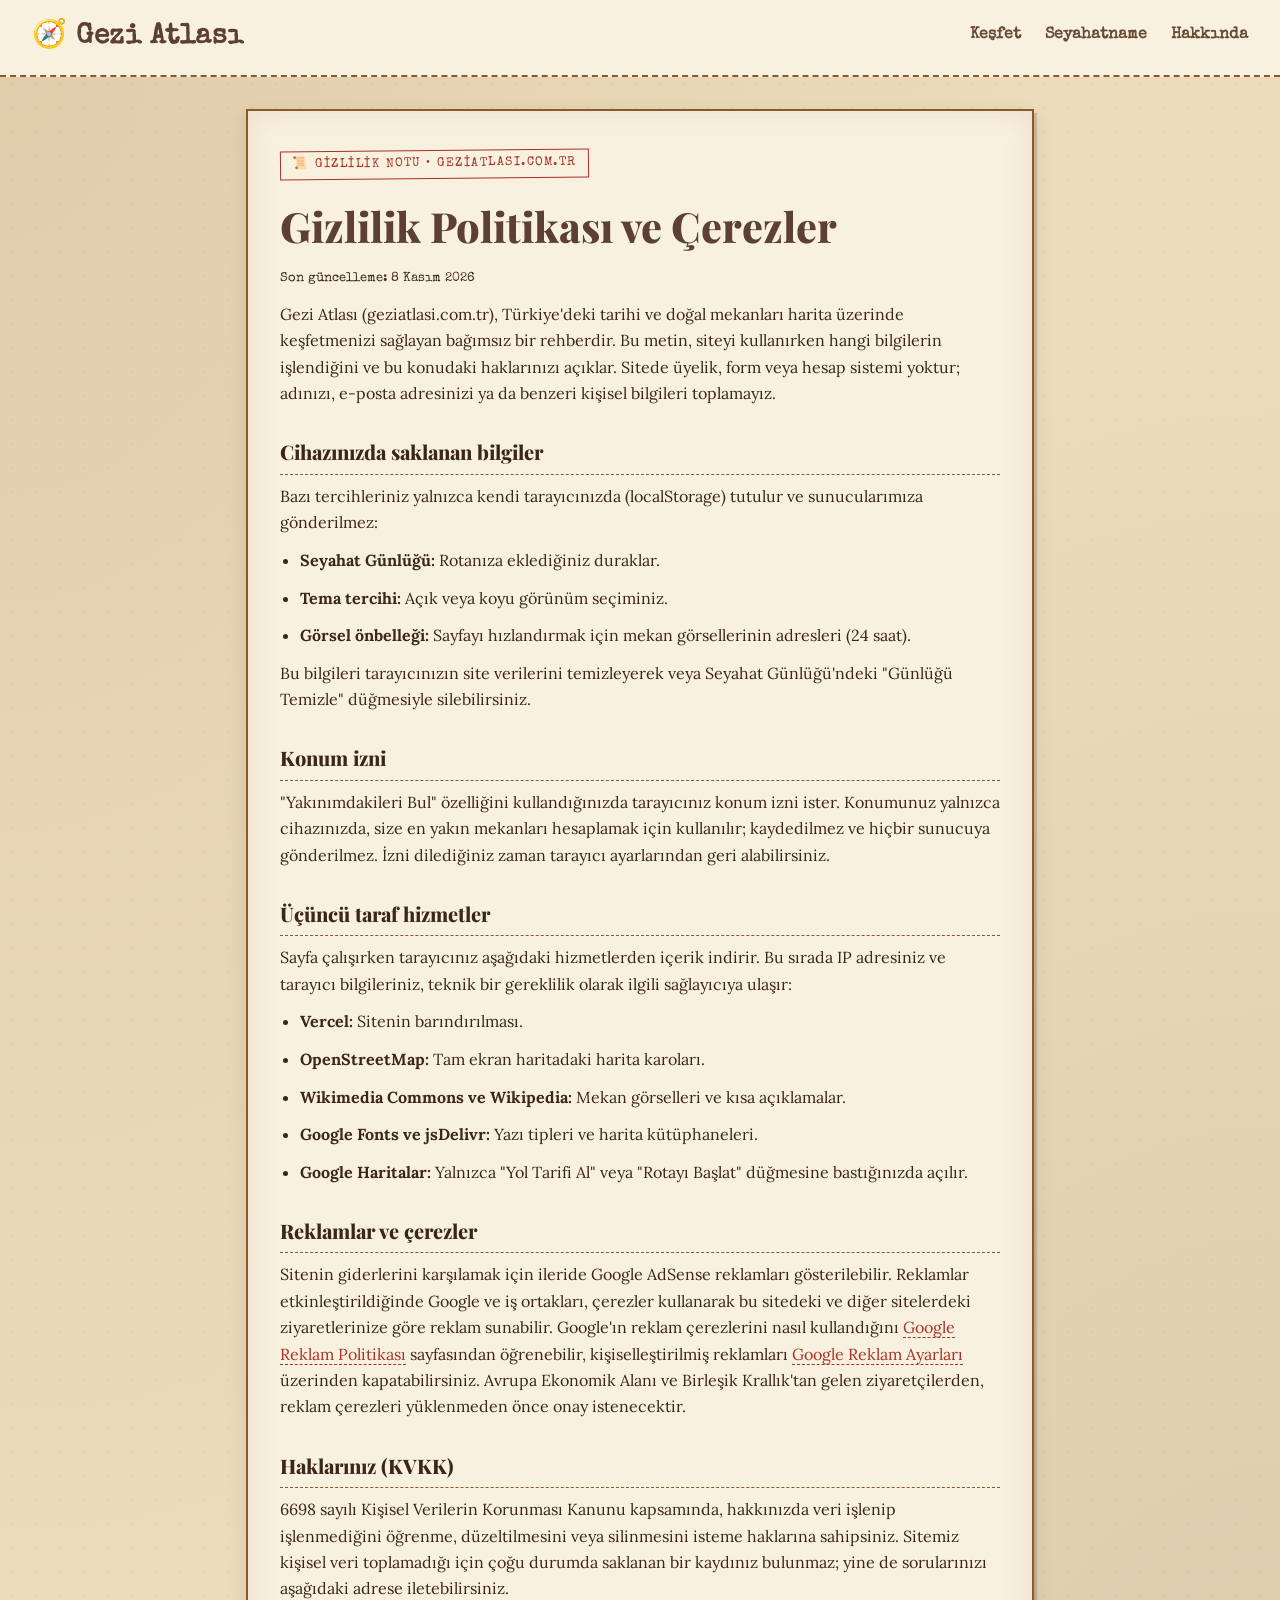
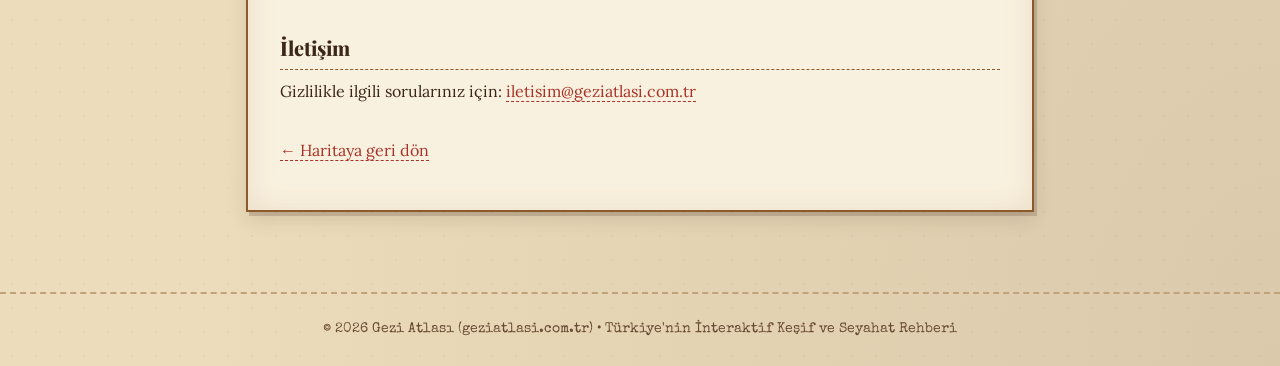
==== gizlilik.html @ 2b0c6cf9 "fix: canlıda eksik mekan verisi, mobil harita boyutu ve genel hatalar Veri hızı - .gitignore'daki "p" ====
<!DOCTYPE html>
<html lang="tr">
<head>
  <meta charset="UTF-8">
  <meta name="viewport" content="width=device-width, initial-scale=1.0">
  <title>Gizlilik Politikası ve Çerezler | Gezi Atlası</title>
  <meta name="description" content="Gezi Atlası (geziatlasi.com.tr) gizlilik politikası: hangi verilerin işlendiği, çerezler, konum izni, üçüncü taraf hizmetler ve reklamlar.">
  <meta name="robots" content="index, follow">
  <link rel="canonical" href="https://geziatlasi.com.tr/gizlilik.html">
  <link rel="preconnect" href="https://fonts.googleapis.com">
  <link rel="preconnect" href="https://fonts.gstatic.com" crossorigin>
  <link href="https://fonts.googleapis.com/css2?family=Lora:ital,wght@0,400;0,600;1,400&family=Playfair+Display:wght@700;800&family=Special+Elite&display=swap" rel="stylesheet">
  <link rel="stylesheet" href="./style.css?v=15.0">
  <style>
    .policy-wrap { max-width: 820px; margin: 0 auto 3rem; padding: 0 1rem; }
    .policy-letter {
      background: var(--bg-secondary);
      border: 2px double var(--brown-warm);
      box-shadow: var(--shadow-sm), inset 0 0 30px rgba(139, 90, 43, 0.12);
      padding: 2.25rem 2rem;
      position: relative;
    }
    .policy-stamp {
      display: inline-block;
      font-family: 'Special Elite', monospace;
      font-size: 0.78rem;
      letter-spacing: 1.5px;
      color: var(--accent-color);
      border: 1.5px solid var(--accent-color);
      padding: 0.2rem 0.7rem;
      transform: rotate(-0.6deg);
      margin-bottom: 0.8rem;
    }
    .policy-letter h1 { font-size: clamp(1.8rem, 5vw, 2.6rem); color: var(--brown-deep); }
    .policy-letter h2 {
      font-size: 1.25rem;
      margin-top: 1.8rem;
      padding-bottom: 0.35rem;
      border-bottom: 1px dashed var(--brown-warm);
    }
    .policy-letter p, .policy-letter li { color: var(--text-main); margin-bottom: 0.7rem; }
    .policy-letter ul { padding-left: 1.25rem; }
    .policy-letter a { color: var(--accent-color); border-bottom: 1px dashed currentColor; }
    .policy-meta { font-family: 'Special Elite', monospace; font-size: 0.82rem; color: var(--text-muted); }
    @media (max-width: 600px) { .policy-letter { padding: 1.4rem 1.1rem; } }
  </style>
</head>
<body class="theme-light">
  <header class="app-header">
    <div class="header-container">
      <a href="/" class="brand-logo">🧭 Gezi Atlası</a>
      <nav class="nav-links">
        <a href="/#explore" class="nav-link">Keşfet</a>
        <a href="/#blog" class="nav-link">Seyahatname</a>
        <a href="/#about" class="nav-link">Hakkında</a>
      </nav>
    </div>
  </header>

  <main class="policy-wrap">
    <article class="policy-letter">
      <span class="policy-stamp">📜 GİZLİLİK NOTU • GEZİATLASI.COM.TR</span>
      <h1>Gizlilik Politikası ve Çerezler</h1>
      <p class="policy-meta">Son güncelleme: 8 Kasım 2026</p>

      <p>Gezi Atlası (geziatlasi.com.tr), Türkiye'deki tarihi ve doğal mekanları harita üzerinde keşfetmenizi sağlayan bağımsız bir rehberdir. Bu metin, siteyi kullanırken hangi bilgilerin işlendiğini ve bu konudaki haklarınızı açıklar. Sitede üyelik, form veya hesap sistemi yoktur; adınızı, e-posta adresinizi ya da benzeri kişisel bilgileri toplamayız.</p>

      <h2>Cihazınızda saklanan bilgiler</h2>
      <p>Bazı tercihleriniz yalnızca kendi tarayıcınızda (localStorage) tutulur ve sunucularımıza gönderilmez:</p>
      <ul>
        <li><strong>Seyahat Günlüğü:</strong> Rotanıza eklediğiniz duraklar.</li>
        <li><strong>Tema tercihi:</strong> Açık veya koyu görünüm seçiminiz.</li>
        <li><strong>Görsel önbelleği:</strong> Sayfayı hızlandırmak için mekan görsellerinin adresleri (24 saat).</li>
      </ul>
      <p>Bu bilgileri tarayıcınızın site verilerini temizleyerek veya Seyahat Günlüğü'ndeki "Günlüğü Temizle" düğmesiyle silebilirsiniz.</p>

      <h2>Konum izni</h2>
      <p>"Yakınımdakileri Bul" özelliğini kullandığınızda tarayıcınız konum izni ister. Konumunuz yalnızca cihazınızda, size en yakın mekanları hesaplamak için kullanılır; kaydedilmez ve hiçbir sunucuya gönderilmez. İzni dilediğiniz zaman tarayıcı ayarlarından geri alabilirsiniz.</p>

      <h2>Üçüncü taraf hizmetler</h2>
      <p>Sayfa çalışırken tarayıcınız aşağıdaki hizmetlerden içerik indirir. Bu sırada IP adresiniz ve tarayıcı bilgileriniz, teknik bir gereklilik olarak ilgili sağlayıcıya ulaşır:</p>
      <ul>
        <li><strong>Vercel:</strong> Sitenin barındırılması.</li>
        <li><strong>OpenStreetMap:</strong> Tam ekran haritadaki harita karoları.</li>
        <li><strong>Wikimedia Commons ve Wikipedia:</strong> Mekan görselleri ve kısa açıklamalar.</li>
        <li><strong>Google Fonts ve jsDelivr:</strong> Yazı tipleri ve harita kütüphaneleri.</li>
        <li><strong>Google Haritalar:</strong> Yalnızca "Yol Tarifi Al" veya "Rotayı Başlat" düğmesine bastığınızda açılır.</li>
      </ul>

      <h2>Reklamlar ve çerezler</h2>
      <p>Sitenin giderlerini karşılamak için ileride Google AdSense reklamları gösterilebilir. Reklamlar etkinleştirildiğinde Google ve iş ortakları, çerezler kullanarak bu sitedeki ve diğer sitelerdeki ziyaretlerinize göre reklam sunabilir. Google'ın reklam çerezlerini nasıl kullandığını <a href="https://policies.google.com/technologies/ads?hl=tr" target="_blank" rel="noopener">Google Reklam Politikası</a> sayfasından öğrenebilir, kişiselleştirilmiş reklamları <a href="https://adssettings.google.com" target="_blank" rel="noopener">Google Reklam Ayarları</a> üzerinden kapatabilirsiniz. Avrupa Ekonomik Alanı ve Birleşik Krallık'tan gelen ziyaretçilerden, reklam çerezleri yüklenmeden önce onay istenecektir.</p>

      <h2>Haklarınız (KVKK)</h2>
      <p>6698 sayılı Kişisel Verilerin Korunması Kanunu kapsamında, hakkınızda veri işlenip işlenmediğini öğrenme, düzeltilmesini veya silinmesini isteme haklarına sahipsiniz. Sitemiz kişisel veri toplamadığı için çoğu durumda saklanan bir kaydınız bulunmaz; yine de sorularınızı aşağıdaki adrese iletebilirsiniz.</p>

      <h2>İletişim</h2>
      <p>Gizlilikle ilgili sorularınız için: <a href="mailto:iletisim@geziatlasi.com.tr">iletisim@geziatlasi.com.tr</a></p>

      <p style="margin-top:2rem;"><a href="/">← Haritaya geri dön</a></p>
    </article>
  </main>

  <footer class="app-footer">
    <p>&copy; 2026 Gezi Atlası (geziatlasi.com.tr) • Türkiye'nin İnteraktif Keşif ve Seyahat Rehberi</p>
  </footer>
</body>
</html>
---- style.css ----
/* =========================================
   NEREYE GİDİLİR? - VINTAGE KAŞİF & KATLANMIŞ KÂĞIT HARİTA TEMASI
   Parşömen Dokusu, Polaroid Kartlar, Kat İzi Efektli Harita, Seyahat Günlüğü
========================================= */

:root {
  /* Light Theme: Vintage Parşömen / Eski Kâğıt Paleti */
  --bg-primary: #ecdcbb;
  --bg-secondary: #f9f1df;
  --bg-paper-dark: #dfd0b0;
  --text-main: #3b2618;
  --text-muted: #694b35;
  --brown-deep: #5C4033;
  --brown-warm: #8B5A2B;
  --forest-green: #295238;
  --forest-green-hover: #1d3c28;
  --accent-color: #a83228;      /* Kiremit Kırmızısı / Mum Mühür */
  --accent-hover: #87231b;
  --glass-bg: #f6ebd4;
  --glass-border: #bfa37c;
  --map-land: #dec89f;
  --map-land-places: #cfb17e;
  --map-stroke: #734822;
  --shadow-sm: 3px 4px 0px rgba(92, 64, 51, 0.22), 0 8px 18px rgba(59, 40, 30, 0.12);
  --shadow-lg: 6px 8px 0px rgba(92, 64, 51, 0.30), 0 16px 32px rgba(59, 40, 30, 0.20);
  --border-radius: 4px;
  --transition-speed: 0.25s;
}

.theme-dark {
  /* Dark Theme: Antik Deri Ciltli Atlas & Fener Işığı */
  --bg-primary: #261b13;
  --bg-secondary: #34251a;
  --bg-paper-dark: #433022;
  --text-main: #f4e6cc;
  --text-muted: #cbb292;
  --brown-deep: #e0c097;
  --brown-warm: #b88652;
  --forest-green: #386f4c;
  --forest-green-hover: #498960;
  --accent-color: #c9463b;
  --accent-hover: #df5b4f;
  --glass-bg: #302218;
  --glass-border: #6b4e35;
  --map-land: #473425;
  --map-land-places: #5c4330;
  --map-stroke: #9c744f;
  --shadow-sm: 3px 4px 0px rgba(0, 0, 0, 0.5), 0 6px 14px rgba(0, 0, 0, 0.4);
  --shadow-lg: 6px 8px 0px rgba(0, 0, 0, 0.65), 0 14px 28px rgba(0, 0, 0, 0.55);
}

/* ================= RESET ================= */
* {
  margin: 0;
  padding: 0;
  box-sizing: border-box;
}

html {
  scroll-behavior: smooth;
}

body {
  font-family: 'Lora', Georgia, serif;
  background-color: var(--bg-primary);
  background-image:
    radial-gradient(rgba(139, 90, 43, 0.07) 1px, transparent 0),
    radial-gradient(ellipse at top left, rgba(139, 90, 43, 0.12), transparent 60%),
    radial-gradient(ellipse at bottom right, rgba(92, 64, 51, 0.12), transparent 60%);
  background-size: 24px 24px, 100% 100%, 100% 100%;
  color: var(--text-main);
  line-height: 1.65;
  min-height: 100vh;
  display: flex;
  flex-direction: column;
  transition: background-color var(--transition-speed), color var(--transition-speed);
  overflow-x: hidden;
}

/* ================= TYPOGRAPHY ================= */
h1, h2, h3, h4 {
  font-family: 'Playfair Display', Georgia, serif;
  font-weight: 800;
  margin-bottom: 0.5rem;
  color: var(--text-main);
}

a {
  text-decoration: none;
  color: inherit;
}

/* ================= VINTAGE PAPER PANELS (formerly glass-panel) ================= */
.hidden {
  display: none !important;
}

.glass-panel {
  background: var(--glass-bg);
  background-image:
    linear-gradient(135deg, rgba(139, 90, 43, 0.04) 0%, transparent 50%, rgba(92, 64, 51, 0.05) 100%);
  border: 1.5px solid var(--glass-border);
  border-radius: var(--border-radius);
  box-shadow: var(--shadow-sm);
  position: relative;
  transition: transform var(--transition-speed), box-shadow var(--transition-speed);
}

.glass-panel:hover {
  box-shadow: var(--shadow-lg);
}

/* ================= HEADER ================= */
.app-header {
  position: sticky;
  top: 0;
  z-index: 1000;
  padding: 0.9rem 2rem;
  border-top: none;
  border-left: none;
  border-right: none;
  border-bottom: 2px dashed var(--brown-warm);
  border-radius: 0;
  margin-bottom: 2rem;
  background: var(--bg-secondary);
}

.header-container {
  max-width: 1400px;
  margin: 0 auto;
  display: flex;
  justify-content: space-between;
  align-items: center;
  gap: 1rem;
  flex-wrap: wrap;
}

.brand-logo {
  font-family: 'Special Elite', 'Playfair Display', serif;
  font-size: 1.75rem;
  font-weight: 700;
  color: var(--brown-deep);
  letter-spacing: 0.5px;
}

.nav-links {
  display: flex;
  align-items: center;
  gap: 1.5rem;
  flex-wrap: wrap;
}

.nav-link {
  font-family: 'Special Elite', monospace;
  font-size: 0.98rem;
  font-weight: 600;
  color: var(--text-muted);
  transition: color 0.2s;
  padding-bottom: 2px;
  border-bottom: 2px solid transparent;
}

.nav-link:hover, .nav-link.active {
  color: var(--accent-color);
  border-bottom-color: var(--accent-color);
}

.btn-journal-toggle {
  display: inline-flex;
  align-items: center;
  gap: 0.5rem;
  padding: 0.45rem 0.9rem;
  background: var(--brown-deep);
  color: #fdf8ee;
  border: 1.5px solid var(--brown-warm);
  border-radius: 4px;
  font-family: 'Special Elite', monospace;
  font-size: 0.88rem;
  cursor: pointer;
  box-shadow: 2px 2px 0 rgba(0,0,0,0.2);
  transition: transform 0.15s ease, background 0.2s ease;
}

.btn-journal-toggle:hover {
  background: var(--accent-color);
  transform: translateY(-1px);
}

.route-count-badge {
  display: inline-flex;
  align-items: center;
  justify-content: center;
  min-width: 22px;
  height: 22px;
  padding: 0 6px;
  border-radius: 50%;
  background: var(--accent-color);
  color: #fff;
  font-family: 'Lora', serif;
  font-size: 0.78rem;
  font-weight: 700;
}

.theme-btn {
  background: var(--bg-paper-dark);
  border: 1px solid var(--glass-border);
  cursor: pointer;
  color: var(--text-main);
  display: flex;
  align-items: center;
  justify-content: center;
  padding: 0.5rem;
  border-radius: 50%;
  transition: background 0.2s;
}

.theme-btn:hover {
  background: var(--brown-warm);
  color: #fff;
}

/* ================= SPA VIEWS ================= */
.app-main {
  flex: 1;
  width: 100%;
  position: relative;
}

.view-section {
  display: none;
  opacity: 0;
  animation: fadeIn 0.4s ease forwards;
  max-width: 1400px;
  margin: 0 auto;
  padding: 0 2rem;
}

.view-section.active {
  display: block;
}

@keyframes fadeIn {
  from { opacity: 0; transform: translateY(10px); }
  to { opacity: 1; transform: translateY(0); }
}

/* ================= VIEW 1: EXPLORE ================= */
.explore-hero {
  text-align: center;
  margin-bottom: 2.5rem;
  padding: 1.5rem 1rem;
  border-top: 2px double var(--brown-warm);
  border-bottom: 2px double var(--brown-warm);
  background: rgba(249, 241, 223, 0.55);
}

.theme-dark .explore-hero {
  background: rgba(52, 37, 26, 0.65);
}

.explorer-stamp-banner {
  display: inline-block;
  font-family: 'Special Elite', monospace;
  font-size: 0.82rem;
  letter-spacing: 2px;
  color: var(--accent-color);
  border: 1.5px solid var(--accent-color);
  padding: 0.28rem 0.9rem;
  margin-bottom: 0.65rem;
  background: rgba(168, 50, 40, 0.08);
  transform: rotate(-0.6deg);
}

.hero-title {
  font-family: 'Playfair Display', serif;
  font-size: 3.1rem;
  color: var(--brown-deep);
  text-shadow: 1px 2px 0 rgba(139, 90, 43, 0.18);
}

.hero-subtitle {
  font-family: 'Caveat', cursive;
  font-size: 1.75rem;
  color: var(--brown-warm);
  letter-spacing: 0.3px;
}

.dashboard-grid {
  display: grid;
  grid-template-columns: 2fr 1fr;
  gap: 2rem;
  margin-bottom: 3rem;
}

.interactive-map-box, .controls-box {
  padding: 1.5rem;
  display: flex;
  flex-direction: column;
  position: relative;
}

/* Katlanmış Kâğıt Yol Haritası Kutusu */
.interactive-map-box {
  background-color: var(--bg-secondary);
  border: 2.5px solid var(--brown-warm);
  box-shadow:
    inset 0 0 38px rgba(139, 90, 43, 0.25),
    6px 8px 0px rgba(92, 64, 51, 0.28);
  overflow: hidden;
}

.map-fold-creases {
  position: absolute;
  inset: 0;
  pointer-events: none;
  z-index: 5;
  background-image:
    /* 3 dikey kat izi */
    linear-gradient(90deg,
      transparent 24.6%, rgba(92, 64, 51, 0.16) 25%, rgba(255, 255, 255, 0.45) 25.3%, transparent 25.8%,
      transparent 49.6%, rgba(92, 64, 51, 0.20) 50%, rgba(255, 255, 255, 0.45) 50.3%, transparent 50.8%,
      transparent 74.6%, rgba(92, 64, 51, 0.16) 75%, rgba(255, 255, 255, 0.45) 75.3%, transparent 75.8%),
    /* 1 yatay orta kat izi */
    linear-gradient(180deg,
      transparent 49.5%, rgba(92, 64, 51, 0.18) 50%, rgba(255, 255, 255, 0.40) 50.4%, transparent 51%);
}

.map-footer-legend {
  display: flex;
  justify-content: space-between;
  align-items: center;
  flex-wrap: wrap;
  gap: 0.5rem;
  margin-top: 0.75rem;
  padding-top: 0.55rem;
  border-top: 1px dashed var(--brown-warm);
  font-family: 'Special Elite', monospace;
  font-size: 0.76rem;
  color: var(--text-muted);
}

.box-header {
  font-family: 'Special Elite', monospace;
  font-size: 1.15rem;
  font-weight: 700;
  margin-bottom: 1rem;
  color: var(--brown-deep);
  border-bottom: 1px dashed var(--glass-border);
  padding-bottom: 0.6rem;
}

.map-box-header {
  display: flex;
  align-items: center;
  justify-content: space-between;
  gap: 0.75rem;
}

.btn-map-back {
  padding: 0.4rem 0.9rem;
  font-size: 0.85rem;
  font-weight: 700;
  font-family: 'Special Elite', monospace;
  color: #fff;
  background: var(--accent-color);
  border: 1.5px solid var(--brown-deep);
  border-radius: 4px;
  cursor: pointer;
  box-shadow: 2px 2px 0 rgba(92, 64, 51, 0.3);
  transition: all 0.2s ease;
}

.btn-map-back:hover {
  background: var(--accent-hover);
  transform: translateY(-1px);
}

/* D3 Map Container */
.d3-container {
  flex: 1;
  min-height: 480px;
  height: 500px;
  position: relative;
  background: transparent;
  border: 1px dashed var(--glass-border);
  border-radius: 4px;
  overflow: hidden;
}

/* Pusula Filigranı (Harita Köşesi) */
.d3-container::after {
  content: "🧭 KUZEY";
  position: absolute;
  bottom: 10px;
  right: 14px;
  font-family: 'Special Elite', monospace;
  font-size: 0.78rem;
  letter-spacing: 1px;
  color: var(--brown-warm);
  opacity: 0.65;
  pointer-events: none;
}

/* ================= VINTAGE D3 SVG HARİTASI (DOKU, KIYI ÇİZGİLERİ, MÜREKKEP SINIRLAR, 60 FPS GPU OPTİMİZASYONU) ================= */
.vintage-d3-svg {
  border-radius: 4px;
  transform: translateZ(0);
  backface-visibility: hidden;
}

.vintage-map-root {
  will-change: transform;
  transform: translateZ(0);
}

/* Pusula Rüzgâr Gülü & Enlem-Boylam Çizgileri */
.nautical-rhumb-line {
  stroke: rgba(92, 64, 51, 0.14);
  stroke-width: 0.75px;
  stroke-dasharray: 4 4;
  pointer-events: none;
}

.nautical-grid-line {
  stroke: rgba(92, 64, 51, 0.11);
  stroke-width: 0.7px;
  pointer-events: none;
}

/* Deniz / Kıyı Çizgileri (Bathymetry / Coastal Outlines) */
.coast-ring {
  fill: none;
  pointer-events: none;
  stroke-linejoin: round;
  stroke-linecap: round;
}

.coast-ring-outer {
  stroke: rgba(110, 82, 54, 0.14);
  stroke-width: 18px;
}

.coast-ring-mid {
  stroke: rgba(92, 64, 51, 0.22);
  stroke-width: 10px;
  stroke-dasharray: 10 4;
}

.coast-ring-inner {
  stroke: rgba(62, 39, 35, 0.42);
  stroke-width: 4.5px;
}

.theme-dark .coast-ring-outer {
  stroke: rgba(212, 178, 140, 0.08);
}
.theme-dark .coast-ring-mid {
  stroke: rgba(212, 178, 140, 0.16);
}
.theme-dark .coast-ring-inner {
  stroke: rgba(212, 178, 140, 0.30);
}

/* İller ve İlçeler: El Boyaması 4 Farklı Sepia/Bej/Kahve Tonu + Mürekkep Sınırlar (Ağır SVG drop-shadow kaldırıldı) */
.country-path,
.district-path,
.province {
  fill: #e3cfa8;
  stroke: #3e2723;
  stroke-width: 1.3px;
  stroke-opacity: 0.78;
  stroke-linejoin: round;
  stroke-linecap: round;
  cursor: pointer;
  vector-effect: non-scaling-stroke;
  transition:
    fill 0.16s ease,
    stroke-width 0.16s ease;
}

/* 4 Farklı El Boyaması Sepia / Parşömen Varyasyonu */
.province.vintage-tone-0 { fill: #e6d4b0; }
.province.vintage-tone-1 { fill: #dbc398; }
.province.vintage-tone-2 { fill: #cfb384; }
.province.vintage-tone-3 { fill: #e0caa1; }

.district-path.has-places {
  stroke-width: 1.45px;
}

.theme-dark .province.vintage-tone-0 { fill: #4a3728; stroke: #23170f; }
.theme-dark .province.vintage-tone-1 { fill: #56402e; stroke: #23170f; }
.theme-dark .province.vintage-tone-2 { fill: #624935; stroke: #23170f; }
.theme-dark .province.vintage-tone-3 { fill: #4f3b2b; stroke: #23170f; }

/* Hover Etkileşimi: Repaint dostu hızlı renk ve mürekkep kontur vurgusu */
.country-path:hover,
.district-path:hover,
.province:hover {
  fill: #b8844f !important;
  stroke: #27160e;
  stroke-width: 2.1px;
  stroke-opacity: 0.98;
}

/* Seçili İl veya İlçe: Parlak Kiremit / Mühür Mumu Kırmızısı */
.country-path.selected,
.district-path.selected,
.province.selected {
  fill: #a83228 !important;
  stroke: #fdf5e6;
  stroke-width: 2.3px;
  stroke-opacity: 1;
}

/* Seçili İl Üzerindeki Mühür Mumu / "X" İşareti */
.wax-seal-stamp {
  pointer-events: none;
}

.wax-seal-circle {
  fill: #8f1d14;
  stroke: #f6e7c8;
  stroke-width: 1.8px;
}

.wax-seal-x {
  font-family: 'Special Elite', monospace;
  font-size: 11px;
  font-weight: 700;
  fill: #fdf5e6;
}

.district-label {
  font-family: 'Special Elite', monospace;
  font-size: 10.5px;
  font-weight: 700;
  fill: var(--text-main);
  text-anchor: middle;
  pointer-events: none;
  paint-order: stroke;
  stroke: rgba(251, 246, 234, 0.9);
  stroke-width: 3px;
  stroke-linecap: round;
  stroke-linejoin: round;
}

.theme-dark .district-label {
  fill: #f5ead6;
  stroke: rgba(28, 22, 18, 0.9);
}

/* Harita Üzerindeki Mekan Pinleri (Mum Mühür / Raptiye İğnesi) */
.province-place-pin {
  fill: var(--accent-color);
  stroke: #fbf6ea;
  stroke-width: 1.8px;
  cursor: pointer;
  transition: fill 0.15s ease;
}

.province-place-pin:hover {
  fill: var(--forest-green);
}

.d3-map-tooltip {
  position: absolute;
  top: 0;
  left: 0;
  pointer-events: none;
  background: var(--bg-secondary);
  color: var(--text-main);
  border: 1.5px solid var(--brown-warm);
  padding: 6px 12px;
  border-radius: 4px;
  font-family: 'Special Elite', monospace;
  font-size: 12px;
  box-shadow: 3px 3px 0 rgba(92, 64, 51, 0.25);
  z-index: 20;
  white-space: nowrap;
  will-change: transform, opacity;
  transform: translate3d(-999px, -999px, 0);
  opacity: 0;
  transition: opacity 0.12s ease;
}

.d3-map-tooltip.visible {
  opacity: 1;
}

/* Controls */
.selection-info {
  display: flex;
  justify-content: space-between;
  margin-bottom: 1.5rem;
  align-items: center;
  gap: 0.5rem;
}

.badge, .highlight-badge, .stats-badge {
  padding: 0.35rem 0.85rem;
  border-radius: 4px;
  font-family: 'Special Elite', monospace;
  font-size: 0.88rem;
  font-weight: 700;
}

.highlight-badge {
  background: rgba(168, 50, 40, 0.12);
  color: var(--accent-color);
  border: 1px solid rgba(168, 50, 40, 0.35);
}

.stats-badge {
  background: var(--bg-paper-dark);
  color: var(--brown-deep);
  border: 1px dashed var(--brown-warm);
}

.input-group {
  margin-bottom: 1.1rem;
}

.premium-select, .search-input, .filter-select {
  width: 100%;
  padding: 0.85rem 1rem;
  border: 1.5px solid var(--glass-border);
  background: var(--bg-secondary);
  color: var(--text-main);
  border-radius: 4px;
  font-size: 0.98rem;
  font-family: 'Lora', serif;
  outline: none;
  transition: all 0.25s;
  box-shadow: inset 1px 2px 4px rgba(92, 64, 51, 0.06);
}

.premium-select:focus, .search-input:focus, .filter-select:focus {
  border-color: var(--brown-warm);
  box-shadow: 0 0 0 3px rgba(139, 90, 43, 0.18);
}

.action-buttons {
  margin-top: auto;
  display: flex;
  flex-direction: column;
  gap: 0.75rem;
}

.btn-primary {
  display: flex;
  align-items: center;
  justify-content: center;
  gap: 0.5rem;
  width: 100%;
  padding: 0.9rem 1rem;
  background: var(--accent-color);
  color: #fdf8ee;
  border: 1.5px solid var(--brown-deep);
  border-radius: 4px;
  font-family: 'Special Elite', monospace;
  font-size: 1rem;
  font-weight: 700;
  cursor: pointer;
  box-shadow: 3px 3px 0 rgba(92, 64, 51, 0.28);
  transition: transform 0.15s, background 0.25s, box-shadow 0.2s;
}

.btn-primary:hover:not(.disabled) {
  background: var(--accent-hover);
  transform: translateY(-2px);
  box-shadow: 4px 5px 0 rgba(92, 64, 51, 0.35);
}

.btn-primary.disabled {
  opacity: 0.45;
  cursor: not-allowed;
  pointer-events: none;
}

/* Pusula / Geolocation & Rota Ekle Butonu (Koyu Orman Yeşili) */
.btn-compass {
  display: flex;
  align-items: center;
  justify-content: center;
  gap: 0.5rem;
  width: 100%;
  padding: 0.85rem 1rem;
  background: var(--forest-green);
  color: #fdf8ee;
  border: 1.5px solid var(--brown-deep);
  border-radius: 4px;
  font-family: 'Special Elite', monospace;
  font-size: 0.98rem;
  font-weight: 700;
  cursor: pointer;
  box-shadow: 3px 3px 0 rgba(92, 64, 51, 0.25);
  transition: transform 0.15s, background 0.25s;
}

.btn-compass:hover {
  background: var(--forest-green-hover);
  transform: translateY(-2px);
}

.btn-compass.in-route {
  background: var(--brown-warm);
}

/* Results Grid */
.results-section {
  margin-top: 3rem;
  margin-bottom: 4rem;
}

.results-header {
  display: flex;
  justify-content: space-between;
  align-items: flex-end;
  margin-bottom: 2rem;
  flex-wrap: wrap;
  gap: 1rem;
}

.filter-bar {
  display: flex;
  gap: 0.8rem;
  padding: 0.6rem;
}

.places-grid {
  display: grid;
  grid-template-columns: repeat(auto-fill, minmax(290px, 1fr));
  gap: 2.2rem;
}

.empty-state {
  grid-column: 1 / -1;
  text-align: center;
  padding: 3.5rem 2rem;
  color: var(--text-muted);
  display: flex;
  flex-direction: column;
  align-items: center;
  gap: 1rem;
  background: var(--glass-bg);
  border: 2px dashed var(--glass-border);
  border-radius: var(--border-radius);
}

/* Polaroid / Yıpranmış Defter Yaprağı Mekan Kartı */
.place-card {
  display: flex;
  flex-direction: column;
  height: 100%;
  overflow: visible;
  cursor: pointer;
  padding: 12px 12px 0 12px;
  background: var(--bg-secondary);
  border: 1.5px solid var(--glass-border);
  border-radius: 3px;
  box-shadow:
    4px 5px 0 rgba(92, 64, 51, 0.22),
    0 10px 22px rgba(59, 40, 30, 0.10);
  transition: transform 0.25s ease, box-shadow 0.25s ease;
  position: relative;
}

/* Kart Üstü Sarımtırak Kaşif Bandı (Scotch Tape Efekti) */
.place-card::before {
  content: "";
  position: absolute;
  top: -9px;
  left: 50%;
  transform: translateX(-50%) rotate(-2deg);
  width: 76px;
  height: 20px;
  background: rgba(226, 198, 138, 0.72);
  border: 1px dashed rgba(139, 90, 43, 0.45);
  box-shadow: 0 2px 4px rgba(59, 40, 30, 0.12);
  z-index: 4;
  pointer-events: none;
}

.place-card:nth-child(odd):hover {
  transform: translateY(-5px) rotate(-0.8deg);
}

.place-card:nth-child(even):hover {
  transform: translateY(-5px) rotate(0.8deg);
}

.card-image-wrapper {
  height: 205px;
  width: 100%;
  overflow: hidden;
  background-color: var(--bg-paper-dark);
  border: 1px solid var(--glass-border);
  position: relative;
}

.card-image {
  width: 100%;
  height: 100%;
  object-fit: cover;
  filter: sepia(12%) contrast(1.03);
  transition: transform 0.5s ease, filter 0.3s ease;
}

.place-card:hover .card-image {
  transform: scale(1.05);
  filter: sepia(0%) contrast(1.05);
}

.card-content {
  padding: 1.15rem 0.65rem 1.15rem 0.65rem;
  flex: 1;
  display: flex;
  flex-direction: column;
}

.card-category {
  font-family: 'Special Elite', monospace;
  font-size: 0.76rem;
  color: var(--accent-color);
  font-weight: 700;
  text-transform: uppercase;
  letter-spacing: 1px;
  margin-bottom: 0.35rem;
}

.card-title {
  font-size: 1.25rem;
  margin-bottom: 0.4rem;
  font-family: 'Playfair Display', serif;
  color: var(--text-main);
}

.card-location {
  color: var(--text-muted);
  font-size: 0.9rem;
  margin-bottom: 0.85rem;
  display: flex;
  align-items: center;
  gap: 0.35rem;
}

.card-actions-row {
  margin-top: auto;
  padding-top: 0.65rem;
  border-top: 1px dashed var(--glass-border);
  display: flex;
  justify-content: space-between;
  align-items: center;
  gap: 0.5rem;
}

.card-route-btn {
  width: 100%;
  padding: 0.45rem 0.75rem;
  font-family: 'Special Elite', monospace;
  font-size: 0.82rem;
  font-weight: 700;
  color: var(--brown-deep);
  background: var(--bg-paper-dark);
  border: 1px solid var(--brown-warm);
  border-radius: 3px;
  cursor: pointer;
  transition: all 0.2s ease;
}

.card-route-btn:hover {
  background: var(--forest-green);
  color: #fff;
  border-color: var(--forest-green);
}

.card-route-btn.added {
  background: var(--accent-color);
  color: #fff;
  border-color: var(--accent-color);
}

/* ================= VIEW 2: MAP (LEAFLET FULLSCREEN) ================= */
/* BUG #3 FIX: Harita görünümü tam ekran dolduracak şekilde düzeltildi */
#view-map {
  max-width: 100% !important;
  padding: 0 !important;
  margin: 0 !important;
}

#view-map.active {
  display: flex !important;
  flex-direction: column;
  height: calc(100vh - 90px);
  min-height: 620px;
  padding: 0;
  max-width: 100%;
  animation: none;
  opacity: 1;
}

.map-toolbar {
  display: flex;
  align-items: center;
  justify-content: space-between;
  padding: 1rem 2rem;
  margin: 0 2rem 1rem 2rem;
}

.btn-icon {
  background: var(--bg-secondary);
  border: 1px solid var(--glass-border);
  color: var(--text-main);
  padding: 0.5rem;
  border-radius: 50%;
  cursor: pointer;
  transition: all 0.2s;
  display: flex;
  align-items: center;
}

.btn-icon:hover {
  background: var(--accent-color);
  color: white;
}

.map-title {
  font-size: 1.4rem;
  font-family: 'Playfair Display', serif;
  font-weight: 800;
}

/* BUG #4 FIX: Tekrarlayan width kaldırıldı, margin sıfırlandı */
.fullscreen-map {
  flex: 1;
  min-height: 520px;
  height: 100%;
  width: calc(100% - 4rem);
  border-radius: var(--border-radius);
  border: 2px solid var(--brown-warm);
  z-index: 10;
  margin: 0 2rem 1rem 2rem;
  box-shadow: var(--shadow-lg);
}

/* ================= VIEW 3: PLACE DETAILS ================= */
.btn-back {
  background: none;
  border: none;
  font-family: inherit;
  font-size: 1.1rem;
  font-weight: 600;
  color: var(--text-muted);
  cursor: pointer;
  display: inline-flex;
  align-items: center;
  gap: 0.5rem;
  margin-bottom: 2rem;
  transition: color 0.2s;
}

.btn-back:hover {
  color: var(--accent-color);
}

.place-detail-container {
  padding: 3rem;
  margin-bottom: 4rem;
}

.place-header {
  margin-bottom: 2rem;
  border-bottom: 1px solid var(--glass-border);
  padding-bottom: 1.5rem;
}

#detailTitle {
  font-size: 3.5rem;
  line-height: 1.1;
  margin-top: 1rem;
}

.place-content {
  display: grid;
  grid-template-columns: 1fr 1fr;
  gap: 3rem;
}

.place-image-col {
  display: flex;
  flex-direction: column;
  gap: 1.5rem;
}

.image-wrapper {
  width: 100%;
  height: 400px;
  border-radius: 12px;
  overflow: hidden;
  background-color: var(--bg-secondary);
}

.image-wrapper img {
  width: 100%;
  height: 100%;
  object-fit: cover;
}

.skeleton-loading {
  background: linear-gradient(90deg, var(--bg-secondary) 25%, var(--glass-bg) 50%, var(--bg-secondary) 75%);
  background-size: 200% 100%;
  animation: skeleton 1.5s infinite;
}

@keyframes skeleton {
  from { background-position: 200% 0; }
  to { background-position: -200% 0; }
}

.action-buttons-col {
  display: flex;
  gap: 1rem;
}

.full-width {
  flex: 1;
}

.btn-secondary {
  display: flex;
  align-items: center;
  justify-content: center;
  gap: 0.5rem;
  padding: 1rem;
  background: var(--bg-secondary);
  color: var(--text-main);
  border: 1px solid var(--glass-border);
  border-radius: 12px;
  font-size: 1.1rem;
  font-weight: 600;
  cursor: pointer;
  transition: all 0.3s;
}

.btn-secondary:hover {
  background: var(--text-main);
  color: var(--bg-primary);
}

.place-info-col h3 {
  font-size: 1.5rem;
  margin-bottom: 1rem;
}

.description-text {
  font-size: 1.1rem;
  color: var(--text-muted);
  line-height: 1.8;
  margin-bottom: 2rem;
}

.tags-container {
  display: flex;
  flex-wrap: wrap;
  gap: 0.8rem;
}

.detail-tag {
  padding: 0.4rem 1rem;
  background: var(--glass-bg);
  border: 1px solid var(--glass-border);
  border-radius: 20px;
  font-size: 0.9rem;
  color: var(--text-main);
}

/* ================= LOADER ================= */
.loader-overlay {
  position: fixed;
  inset: 0;
  background: rgba(38, 27, 19, 0.82);
  z-index: 9999;
  display: flex;
  justify-content: center;
  align-items: center;
}

.loader-content {
  text-align: center;
  color: white;
}

.spinner {
  width: 50px;
  height: 50px;
  border: 4px solid rgba(255,255,255,0.3);
  border-top-color: var(--accent-color);
  border-radius: 50%;
  animation: spin 1s linear infinite;
  margin: 0 auto 1rem auto;
}

@keyframes spin {
  to { transform: rotate(360deg); }
}

/* ================= MEDIA QUERIES ================= */
@media (max-width: 1024px) {
  .dashboard-grid { grid-template-columns: 1fr; }
  .place-content { grid-template-columns: 1fr; }
  .fullscreen-map { margin: 0; border-radius: 0; }
  #view-map.active { padding: 0; margin: 0; width: 100vw; }
}

@media (max-width: 768px) {
  .nav-links { gap: 0.75rem; }
  .hero-title { font-size: 2.2rem; }
  #detailTitle { font-size: 2.5rem; }
  .action-buttons-col { flex-direction: column; }
  .about-grid { grid-template-columns: 1fr; }
  .blog-grid { grid-template-columns: 1fr; }
  .about-story { flex-direction: column; }
}

/* ================= STATIC PAGES (ABOUT & BLOG) ================= */
.static-page-container {
  max-width: 1100px;
  margin: 0 auto;
  padding-bottom: 4rem;
}

.static-page-hero {
  text-align: center;
  padding: 3rem 1rem 2.5rem;
}

.static-page-hero h1 {
  font-size: clamp(2.2rem, 5vw, 3.5rem);
  margin: 0.75rem 0;
  background: linear-gradient(135deg, var(--text-main) 0%, var(--accent-color) 100%);
  -webkit-background-clip: text;
  -webkit-text-fill-color: transparent;
  background-clip: text;
}

.static-page-hero p {
  font-size: 1.15rem;
  color: var(--text-muted);
  max-width: 650px;
  margin: 0 auto;
  line-height: 1.8;
}

.static-page-tag {
  display: inline-block;
  background: var(--accent-color);
  color: white;
  font-size: 0.75rem;
  font-weight: 700;
  letter-spacing: 1.5px;
  text-transform: uppercase;
  padding: 0.3rem 1rem;
  border-radius: 100px;
  margin-bottom: 1rem;
}

/* ---- ABOUT PAGE ---- */
.about-grid {
  display: grid;
  grid-template-columns: repeat(auto-fit, minmax(240px, 1fr));
  gap: 1.5rem;
  margin-bottom: 2rem;
}

.about-card {
  padding: 2rem;
  text-align: center;
  transition: transform 0.3s;
}

.about-card:hover {
  transform: translateY(-6px);
}

.about-icon {
  font-size: 2.5rem;
  margin-bottom: 1rem;
}

.about-card h3 {
  font-size: 1.1rem;
  margin-bottom: 0.6rem;
  color: var(--text-main);
}

.about-card p {
  font-size: 0.9rem;
  color: var(--text-muted);
  line-height: 1.7;
}

.about-story {
  display: flex;
  gap: 3rem;
  align-items: center;
  padding: 2.5rem;
  margin-bottom: 1.5rem;
}

.about-story-text {
  flex: 1;
}

.about-story-text h2 {
  font-size: 1.8rem;
  margin-bottom: 1rem;
}

.about-story-text p {
  color: var(--text-muted);
  line-height: 1.8;
  margin-bottom: 1rem;
}

.tech-badges {
  display: flex;
  flex-wrap: wrap;
  gap: 0.5rem;
  margin-top: 1.5rem;
}

.tech-badge {
  background: var(--accent-color);
  color: white;
  font-size: 0.78rem;
  font-weight: 600;
  padding: 0.3rem 0.8rem;
  border-radius: 100px;
}

.about-story-visual {
  display: flex;
  flex-direction: column;
  gap: 1rem;
  min-width: 160px;
}

.stat-box {
  background: var(--bg-secondary);
  border: 1px solid var(--glass-border);
  border-radius: 12px;
  padding: 1.2rem 1.5rem;
  text-align: center;
}

.stat-number {
  display: block;
  font-size: 2.2rem;
  font-weight: 800;
  font-family: 'Playfair Display', serif;
  color: var(--accent-color);
}

.stat-label {
  font-size: 0.85rem;
  color: var(--text-muted);
  font-weight: 600;
}

.about-contact {
  padding: 2.5rem;
  text-align: center;
  margin-top: 1rem;
}

.about-contact h2 { margin-bottom: 0.75rem; }
.about-contact p { color: var(--text-muted); }

/* ---- BLOG PAGE ---- */
.blog-grid {
  display: grid;
  grid-template-columns: repeat(auto-fill, minmax(320px, 1fr));
  gap: 1.5rem;
}

.blog-card {
  overflow: hidden;
  transition: transform 0.3s, box-shadow 0.3s;
  cursor: pointer;
}

.blog-card:hover {
  transform: translateY(-6px);
  box-shadow: var(--shadow-lg);
}

.blog-card-image {
  height: 200px;
  display: flex;
  align-items: center;
  justify-content: center;
  position: relative;
  overflow: hidden;
}

.blog-card-emoji {
  font-size: 4rem;
  filter: drop-shadow(0 4px 12px rgba(0,0,0,0.3));
}

.blog-card-content {
  padding: 1.5rem;
}

.blog-tag {
  display: inline-block;
  background: rgba(168, 50, 40, 0.12);
  color: var(--accent-color);
  font-size: 0.72rem;
  font-weight: 700;
  letter-spacing: 1px;
  text-transform: uppercase;
  padding: 0.25rem 0.7rem;
  border-radius: 100px;
  margin-bottom: 0.75rem;
}

.blog-card-content h3 {
  font-size: 1.1rem;
  margin-bottom: 0.6rem;
  color: var(--text-main);
  line-height: 1.4;
}

.blog-card-content p {
  font-size: 0.87rem;
  color: var(--text-muted);
  line-height: 1.7;
  margin-bottom: 1rem;
  display: -webkit-box;
  -webkit-line-clamp: 3;
  -webkit-box-orient: vertical;
  overflow: hidden;
}

.blog-meta {
  display: flex;
  gap: 1rem;
  font-size: 0.78rem;
  color: var(--text-muted);
  border-top: 1px solid var(--glass-border);
  padding-top: 0.75rem;
}

/* ================= KART FOTO SKELETON ================= */
.card-image-wrapper {
  position: relative;
  overflow: hidden;
  background: var(--bg-secondary);
}

.card-image {
  width: 100%;
  height: 100%;
  object-fit: cover;
  display: block;
  transition: opacity 0.4s ease, transform 0.4s ease;
  opacity: 0;
}

.card-image.loaded, .card-image[src]:not([src=""]) {
  opacity: 1;
}

/* Skeleton shimmer effect */
.card-image-wrapper::before {
  content: '';
  position: absolute;
  inset: 0;
  background: linear-gradient(
    90deg,
    var(--bg-secondary) 0%,
    rgba(128,128,128,0.15) 50%,
    var(--bg-secondary) 100%
  );
  background-size: 200% 100%;
  animation: shimmer 1.5s infinite;
  z-index: 1;
  pointer-events: none;
  transition: opacity 0.4s;
}

.card-image-wrapper.img-loaded::before {
  opacity: 0;
}

@keyframes shimmer {
  0%   { background-position: 200% 0; }
  100% { background-position: -200% 0; }
}

/* Light Theme improvements */
.theme-light .blog-card-image {
  filter: brightness(0.95);
}

.theme-light .about-card {
  background: rgba(255,255,255,0.85);
}

/* ================= THEME TOGGLE BUTTON ================= */
.theme-btn svg {
  width: 22px;
  height: 22px;
  transition: transform 0.4s ease;
}

.theme-btn:hover svg {
  transform: rotate(25deg);
}

/* ================= YAKINIMDAKİLERİ BUL (NEARBY SECTION) ================= */
.nearby-section {
  padding: 1.75rem;
  margin-bottom: 3rem;
  border: 2px solid var(--forest-green);
  background-image:
    radial-gradient(circle at top right, rgba(45, 90, 60, 0.08), transparent 60%);
}

.nearby-header {
  display: flex;
  justify-content: space-between;
  align-items: flex-start;
  gap: 1rem;
  margin-bottom: 1.5rem;
  padding-bottom: 0.8rem;
  border-bottom: 1.5px dashed var(--glass-border);
}

.nearby-eyebrow {
  display: inline-block;
  font-family: 'Special Elite', monospace;
  font-size: 0.8rem;
  color: var(--forest-green);
  letter-spacing: 1px;
  text-transform: uppercase;
  margin-bottom: 0.25rem;
}

.nearby-subtitle {
  font-family: 'Caveat', cursive;
  font-size: 1.35rem;
  color: var(--text-muted);
}

.nearby-grid {
  display: grid;
  grid-template-columns: repeat(auto-fill, minmax(260px, 1fr));
  gap: 1.5rem;
}

.distance-stamp {
  position: absolute;
  top: 10px;
  right: 10px;
  z-index: 3;
  background: var(--accent-color);
  color: #fdf8ee;
  font-family: 'Special Elite', monospace;
  font-size: 0.8rem;
  font-weight: 700;
  padding: 0.3rem 0.65rem;
  border-radius: 3px;
  border: 1.5px solid #fdf8ee;
  box-shadow: 2px 2px 0 rgba(0, 0, 0, 0.35);
  transform: rotate(3deg);
}

/* ================= SEYAHAT GÜNLÜĞÜ (ROUTE JOURNAL SIDE PANEL) ================= */
.journal-backdrop {
  position: fixed;
  inset: 0;
  background: rgba(28, 22, 18, 0.55);
  z-index: 1900;
}

.route-journal-panel {
  position: fixed;
  top: 0;
  right: 0;
  width: 390px;
  max-width: 92vw;
  height: 100vh;
  background: var(--bg-secondary);
  background-image:
    repeating-linear-gradient(
      to bottom,
      transparent 0px,
      transparent 29px,
      rgba(139, 90, 43, 0.12) 30px
    );
  border-left: 3px double var(--brown-warm);
  box-shadow: -8px 0 30px rgba(28, 22, 18, 0.35);
  z-index: 2000;
  display: flex;
  flex-direction: column;
  padding: 1.5rem;
  transform: translateX(105%);
  transition: transform 0.32s cubic-bezier(0.22, 1, 0.36, 1);
}

.route-journal-panel.open {
  transform: translateX(0);
}

.journal-header {
  display: flex;
  justify-content: space-between;
  align-items: flex-start;
  padding-bottom: 0.75rem;
  border-bottom: 2px dashed var(--brown-warm);
  margin-bottom: 0.75rem;
}

.journal-stamp {
  display: inline-block;
  font-family: 'Special Elite', monospace;
  font-size: 0.72rem;
  letter-spacing: 1.5px;
  color: var(--accent-color);
  border: 1px solid var(--accent-color);
  padding: 2px 6px;
  margin-bottom: 4px;
}

.btn-journal-close {
  background: var(--bg-paper-dark);
  border: 1px solid var(--brown-warm);
  color: var(--text-main);
  width: 32px;
  height: 32px;
  border-radius: 4px;
  font-weight: 700;
  cursor: pointer;
}

.btn-journal-close:hover {
  background: var(--accent-color);
  color: #fff;
}

.journal-desc {
  font-family: 'Caveat', cursive;
  font-size: 1.3rem;
  color: var(--text-muted);
  margin-bottom: 1rem;
}

.journal-list {
  flex: 1;
  overflow-y: auto;
  display: flex;
  flex-direction: column;
  gap: 0.75rem;
  padding-right: 4px;
}

.journal-empty {
  text-align: center;
  padding: 2.5rem 1rem;
  color: var(--text-muted);
  border: 1.5px dashed var(--glass-border);
  border-radius: 4px;
  font-style: italic;
}

.journal-item {
  display: flex;
  align-items: center;
  gap: 0.75rem;
  padding: 0.65rem 0.75rem;
  background: var(--glass-bg);
  border: 1px solid var(--glass-border);
  border-left: 4px solid var(--accent-color);
  border-radius: 4px;
  box-shadow: 2px 2px 0 rgba(92, 64, 51, 0.12);
}

.journal-step-num {
  width: 26px;
  height: 26px;
  border-radius: 50%;
  background: var(--brown-deep);
  color: #fdf8ee;
  font-family: 'Special Elite', monospace;
  font-size: 0.82rem;
  display: flex;
  align-items: center;
  justify-content: center;
  flex-shrink: 0;
}

.journal-item-info {
  flex: 1;
  min-width: 0;
  cursor: pointer;
}

.journal-item-title {
  font-family: 'Playfair Display', serif;
  font-size: 0.98rem;
  font-weight: 700;
  color: var(--text-main);
  white-space: nowrap;
  overflow: hidden;
  text-overflow: ellipsis;
}

.journal-item-sub {
  font-size: 0.8rem;
  color: var(--text-muted);
}

.btn-journal-remove {
  background: none;
  border: 1px solid transparent;
  color: var(--text-muted);
  cursor: pointer;
  font-size: 0.95rem;
  padding: 4px 7px;
  border-radius: 3px;
}

.btn-journal-remove:hover {
  background: var(--accent-color);
  color: #fff;
}

.journal-footer {
  padding-top: 1rem;
  border-top: 2px dashed var(--brown-warm);
  display: flex;
  flex-direction: column;
  gap: 0.5rem;
}

.btn-journal-clear {
  background: none;
  border: 1px dashed var(--brown-warm);
  color: var(--text-muted);
  padding: 0.5rem;
  font-family: 'Special Elite', monospace;
  font-size: 0.82rem;
  cursor: pointer;
  border-radius: 4px;
}

.btn-journal-clear:hover {
  background: var(--bg-paper-dark);
  color: var(--accent-color);
}

.app-footer {
  text-align: center;
  padding: 1.5rem;
  font-family: 'Special Elite', monospace;
  font-size: 0.9rem;
  color: var(--text-muted);
  border-top: 2px dashed var(--glass-border);
  margin-top: 2rem;
}

/* =========================================================================
   LEAFLET VINTAGE HARİTA FİLTRESİ, MÜHÜR KÜMELEME (CLUSTER) VE TEKİL İĞNELER
   60 FPS GPU HIZLANDIRMALI & MIX-BLEND-MODE OVERLAY MİMARİSİ
========================================================================= */

/* 1. Basemap (Alt Harita) Parşömen Zemin ve GPU Katman Hızlandırması */
#leafletMap.leaflet-container {
  position: relative;
  background-color: #e6d4b2 !important;
  font-family: 'Lora', Georgia, serif;
  transform: translateZ(0);
  contain: layout paint;
}

/* Harita Katmanlarına Donanım Hızlandırma (GPU Compositing) */
.leaflet-map-pane,
.leaflet-tile-pane,
.leaflet-overlay-pane,
.leaflet-marker-pane {
  will-change: transform;
  transform: translateZ(0);
  backface-visibility: hidden;
}

/* Hareket eden .leaflet-tile-pane üzerine ağır filter() vermek yerine,
   sabit ::before katmanına mix-blend-mode ile antika parşömen rengi vererek repaint yükünü sıfırlıyoruz */
#leafletMap.leaflet-container::before {
  content: "";
  position: absolute;
  inset: 0;
  pointer-events: none;
  z-index: 399;
  background: radial-gradient(circle at center, rgba(232, 210, 166, 0.42) 0%, rgba(186, 146, 92, 0.58) 100%);
  mix-blend-mode: multiply;
}

/* Harita Üzerinde Sabit Eskitme Kenar Gölgesi (Vignette) */
#leafletMap.leaflet-container::after {
  content: "";
  position: absolute;
  inset: 0;
  pointer-events: none;
  z-index: 400;
  box-shadow: inset 0 0 36px rgba(62, 39, 35, 0.35);
}

/* 2. Kümeleme (MarkerCluster) İkonlarını Vintage Mühür / Deri Tonlarına Uydurma
   ÖNEMLİ: Dış .marker-cluster elementi Leaflet tarafından inline transform: translate3d(x,y,0)
   ile konumlandırılır. Bu yüzden dış elemente ASLA transform verilmez; scale(1.05) iç div'e uygulanır! */
.marker-cluster,
.marker-cluster-small,
.marker-cluster-medium,
.marker-cluster-large {
  width: 40px !important;
  height: 40px !important;
  border-radius: 50% !important;
  border: 2px dashed rgba(62, 39, 35, 0.65) !important;
  padding: 0 !important;
  box-sizing: border-box !important;
  box-shadow:
    0 4px 10px rgba(43, 27, 18, 0.45),
    inset 0 0 6px rgba(244, 236, 216, 0.25) !important;
  transition: background-color 0.2s ease, box-shadow 0.2s ease !important;
}

/* Küçük Küme: Eski Deri Kahverengisi / Koyu Bej */
.marker-cluster-small {
  background-color: rgba(139, 90, 43, 0.42) !important;
}
.marker-cluster-small > div {
  background-color: #6b4423 !important;
}

/* Orta Küme: Koyu Antika Deri Kahvesi */
.marker-cluster-medium {
  background-color: rgba(92, 64, 51, 0.48) !important;
}
.marker-cluster-medium > div {
  background-color: #5c4033 !important;
}

/* Büyük Küme: Mühür Mumu Kırmızısı */
.marker-cluster-large {
  background-color: rgba(139, 0, 0, 0.42) !important;
}
.marker-cluster-large > div {
  background-color: #8b0000 !important;
}

/* Küme İç Halkası: Sabit Boyut, Merkezden Büyüme ve Pointer-Events Koruması */
.marker-cluster > div {
  width: 32px !important;
  height: 32px !important;
  margin: 2px !important;
  padding: 0 !important;
  box-sizing: border-box !important;
  border-radius: 50% !important;
  border: 2px solid #3e2723 !important;
  color: #f4ecd8 !important;
  font-family: 'Special Elite', 'Playfair Display', serif !important;
  font-size: 13px !important;
  font-weight: 700 !important;
  display: flex !important;
  align-items: center !important;
  justify-content: center !important;
  transform-origin: center center !important;
  transition: transform 0.2s ease, background-color 0.2s ease, box-shadow 0.2s ease !important;
  pointer-events: none !important;
  box-shadow:
    inset 0 1px 2px rgba(255, 248, 231, 0.35),
    0 2px 5px rgba(0, 0, 0, 0.4) !important;
}

/* Güvenli Hover: Boyutları değiştirmeden yalnızca iç mühür halkasını merkezden 1.05x büyüt */
.marker-cluster:hover > div {
  transform: scale(1.05) !important;
  box-shadow:
    inset 0 1px 3px rgba(255, 248, 231, 0.5),
    0 4px 8px rgba(0, 0, 0, 0.55) !important;
}

.marker-cluster span {
  line-height: 1 !important;
  color: #f4ecd8 !important;
  text-shadow: 0 1px 2px rgba(0, 0, 0, 0.65);
  pointer-events: none !important;
  user-select: none !important;
}

/* 3. Tekil Konum İğneleri (Vintage Kırmızı Mühür / Raptiye İğnesi) */
.vintage-map-pin {
  background: transparent !important;
  border: none !important;
}

.vintage-pin-seal {
  width: 28px;
  height: 28px;
  margin: 0;
  padding: 0;
  box-sizing: border-box;
  border-radius: 50%;
  background: radial-gradient(circle at 35% 35%, #b22222 0%, #8b0000 70%, #5a0000 100%);
  border: 2px solid #f4ecd8;
  outline: 1.5px solid #3e2723;
  box-shadow:
    0 3px 7px rgba(43, 27, 18, 0.55),
    inset 0 1px 2px rgba(255, 255, 255, 0.35);
  display: flex;
  align-items: center;
  justify-content: center;
  cursor: pointer;
  transform-origin: center center;
  transition: transform 0.2s ease, background-color 0.2s ease, box-shadow 0.2s ease;
}

.vintage-map-pin:hover .vintage-pin-seal {
  transform: scale(1.05);
  box-shadow: 0 5px 10px rgba(43, 27, 18, 0.7);
}

.vintage-pin-core {
  color: #f4ecd8;
  font-size: 12px;
  line-height: 1;
  text-shadow: 0 1px 1px rgba(0, 0, 0, 0.5);
  pointer-events: none;
  user-select: none;
}

/* Leaflet Popup ve Zoom Butonlarını Seyahatname Temasına Uydurma */
.leaflet-popup-content-wrapper {
  background: #fbf6ea !important;
  color: #3b2618 !important;
  border: 2px solid #8B5A2B !important;
  border-radius: 4px !important;
  box-shadow: 4px 5px 0 rgba(62, 39, 35, 0.35) !important;
}

.leaflet-popup-tip {
  background: #fbf6ea !important;
  border: 1px solid #8B5A2B !important;
}

.leaflet-bar a {
  background-color: #fbf6ea !important;
  color: #3e2723 !important;
  border-bottom: 1px solid #bfa37c !important;
  font-family: 'Special Elite', monospace !important;
}

.leaflet-bar a:hover {
  background-color: #8b0000 !important;
  color: #f4ecd8 !important;
}

/* =========================================================================
   VINTAGE REKLAM ALANLARI (.vintage-ad-slot) & HARİTA İZOLASYONU
   Eski Gazete Küpürü, Polaroid Çerçeve ve Sararmış Bantlı Not Tasarımı
========================================================================= */

/* Harita Kapsayıcılarını Reklamlardan Kesin Olarak İzole Et */
.interactive-map-box .adsbygoogle,
.interactive-map-box .google-auto-placed,
#d3MapContainer .adsbygoogle,
#leafletMap .adsbygoogle,
#view-map .adsbygoogle,
#view-map .google-auto-placed {
  display: none !important;
  visibility: hidden !important;
  pointer-events: none !important;
  width: 0 !important;
  height: 0 !important;
}

/* Ana Vintage Reklam Kapsayıcısı */
.vintage-ad-slot {
  position: relative;
  background-color: var(--bg-secondary);
  background-image:
    radial-gradient(rgba(139, 90, 43, 0.08) 1px, transparent 0),
    linear-gradient(135deg, rgba(244, 236, 216, 0.9) 0%, rgba(223, 208, 176, 0.85) 100%);
  background-size: 16px 16px, 100% 100%;
  border: 2px double var(--brown-warm);
  border-radius: 4px;
  padding: 0.85rem 0.95rem;
  box-shadow:
    3px 4px 0 rgba(92, 64, 51, 0.22),
    inset 0 0 18px rgba(139, 90, 43, 0.14);
  overflow: visible;
  contain: layout style;
}

.theme-dark .vintage-ad-slot {
  background-image:
    radial-gradient(rgba(212, 178, 140, 0.06) 1px, transparent 0),
    linear-gradient(135deg, rgba(52, 37, 26, 0.95) 0%, rgba(38, 27, 19, 0.95) 100%);
  border-color: var(--glass-border);
}

/* Üst Kenarda Sararmış Kaşif Bandı (Scotch Tape Efekti) */
.vintage-ad-slot::before {
  content: "";
  position: absolute;
  top: -9px;
  left: 50%;
  transform: translateX(-50%) rotate(-1.5deg);
  width: 78px;
  height: 18px;
  background: rgba(226, 198, 138, 0.76);
  border: 1px dashed rgba(139, 90, 43, 0.48);
  box-shadow: 0 2px 4px rgba(59, 40, 30, 0.14);
  z-index: 3;
  pointer-events: none;
}

/* Gazete Küpürü Başlık Şeridi */
.vintage-ad-header {
  display: flex;
  justify-content: space-between;
  align-items: center;
  gap: 0.5rem;
  padding-bottom: 0.45rem;
  margin-bottom: 0.6rem;
  border-bottom: 1px dashed var(--brown-warm);
  font-family: 'Special Elite', monospace;
  font-size: 0.72rem;
  letter-spacing: 0.8px;
  color: var(--text-muted);
}

.vintage-ad-badge {
  padding: 1px 6px;
  border: 1px solid var(--accent-color);
  color: var(--accent-color);
  border-radius: 2px;
  font-size: 0.65rem;
  font-weight: 700;
  background: rgba(168, 50, 40, 0.08);
}

.vintage-ad-body {
  position: relative;
  min-height: 90px;
  display: flex;
  flex-direction: column;
  justify-content: center;
  align-items: center;
  text-align: center;
}

/* Reklam Yüklenene Kadar veya Test Modunda Gösterilen Seyahatname İlan Notu */
.vintage-ad-placeholder {
  padding: 0.5rem 0.4rem;
  color: var(--text-main);
}

.vintage-ad-placeholder strong {
  display: block;
  font-family: 'Playfair Display', serif;
  font-size: 1rem;
  color: var(--brown-deep);
  margin-bottom: 0.3rem;
}

.vintage-ad-placeholder p {
  font-family: 'Lora', serif;
  font-size: 0.82rem;
  color: var(--text-muted);
  line-height: 1.45;
}

.vintage-ad-compass {
  display: inline-block;
  font-size: 1.6rem;
  margin-bottom: 0.35rem;
}

/* Yan Panel (Sidebar) Reklam Varyasyonu */
.vintage-ad-sidebar {
  margin-top: 1.15rem;
}

/* Mekan Kartları Arası (In-Feed Polaroid) Reklam Varyasyonu */
.vintage-ad-card {
  display: flex;
  flex-direction: column;
  justify-content: space-between;
  height: 100%;
  min-height: 310px;
  padding: 14px;
}

.vintage-ad-card .vintage-ad-body {
  flex: 1;
  border: 1px dashed rgba(139, 90, 43, 0.38);
  background: rgba(249, 241, 223, 0.45);
  padding: 1rem;
}

.theme-dark .vintage-ad-card .vintage-ad-body {
  background: rgba(38, 27, 19, 0.45);
}

/* Mekan Detay Sayfası Altı Yatay Gazete Küpürü Varyasyonu */
.vintage-ad-banner {
  margin-top: 2rem;
  margin-bottom: 2.5rem;
  padding: 1.1rem 1.4rem;
}

/* =========================================================================
   MOBİL UYUMLULUK, PUSULA YÜKLEYİCİ & DOKUNMATİK UX
========================================================================= */

/* Responsive D3 SVG: kapsayıcının tamamını (%100) doldurur */
#d3MapContainer svg.vintage-d3-svg {
  width: 100%;
  height: 100%;
  display: block;
  touch-action: none;
  pointer-events: all !important;
}

/* Harita ve etkileşimli SVG katmanlarında tıklama/dokunma ve mouse wheel zoom her zaman aktif */
.d3-container,
.d3-container svg,
.d3-container svg .vintage-sea-bg rect,
.d3-container svg path.country-path,
.d3-container svg path.district-path,
.d3-container svg path.province,
.d3-container svg circle.province-place-pin {
  pointer-events: auto !important;
}

/* Dekoratif katmanlar (pusula çizgileri, kıyı konturları, kat izleri, etiketler) tıklamaları engellemesin */
.d3-container svg .vintage-sea-bg line,
.d3-container svg .bathymetry-layer,
.d3-container svg .bathymetry-layer *,
.d3-container svg .wax-seal-layer,
.d3-container svg .wax-seal-layer *,
.d3-container svg text.district-label,
.map-fold-creases,
.d3-container::after {
  pointer-events: none !important;
}

/* D3 ve Leaflet haritalarında 2 parmakla pinch-to-zoom ve pan için touch-action: none */
.map-container,
#d3-map-wrapper,
#d3MapContainer,
#leafletMap {
  touch-action: none;
  overscroll-behavior: contain;
  -webkit-user-select: none;
  user-select: none;
  -webkit-tap-highlight-color: transparent;
}

/* Lazy Rendering: "Daha Fazla Göster" Sentinel Kutusu */
.load-more-sentinel {
  grid-column: 1 / -1;
  display: flex;
  justify-content: center;
  padding: 1.5rem 0 0.5rem 0;
}

.btn-load-more {
  max-width: 420px;
}

/* Vintage Pusula Yükleniyor Animasyonu */
.map-compass-loader {
  position: absolute;
  inset: 0;
  z-index: 30;
  display: flex;
  flex-direction: column;
  align-items: center;
  justify-content: center;
  gap: 0.6rem;
  background: rgba(249, 241, 223, 0.72);
  pointer-events: none !important;
}

/* Yükleme bittiğinde veya gizlendiğinde DOM'dan tamamen devre dışı bırak */
.map-compass-loader.hidden,
.loader-overlay.hidden,
.d3-map-tooltip:not(.visible) {
  display: none !important;
  pointer-events: none !important;
  visibility: hidden !important;
}

.theme-dark .map-compass-loader {
  background: rgba(38, 27, 19, 0.72);
}

.map-compass-needle {
  font-size: 2.6rem;
  line-height: 1;
  animation: compassSwing 1.4s ease-in-out infinite;
  filter: drop-shadow(0 3px 4px rgba(62, 39, 35, 0.35));
}

.map-compass-text {
  font-family: 'Special Elite', monospace;
  font-size: 0.85rem;
  letter-spacing: 1px;
  color: var(--brown-deep);
}

@keyframes compassSwing {
  0%   { transform: rotate(-35deg); }
  50%  { transform: rotate(35deg); }
  100% { transform: rotate(-35deg); }
}

@media (prefers-reduced-motion: reduce) {
  .map-compass-needle { animation: none; }
}

@media (max-width: 768px) {
  /* Genel düzen */
  .view-section { padding: 0 0.6rem; }
  .app-header { padding: 0.7rem 0.9rem; margin-bottom: 1rem; }
  .header-container { gap: 0.5rem; }
  .brand-logo { font-size: 1.3rem; }
  .nav-links { gap: 0.6rem; width: 100%; justify-content: space-between; }
  .nav-link { font-size: 0.88rem; }

  .hero-title { font-size: 2rem; }
  .hero-subtitle { font-size: 1.3rem; }
  .explore-hero { margin-bottom: 1.25rem; padding: 1rem 0.5rem; }

  /* Harita + kontroller alt alta, harita tam genişlik */
  .dashboard-grid {
    grid-template-columns: 1fr;
    gap: 1.25rem;
    margin-bottom: 1.5rem;
  }
  .controls-box { padding: 0.65rem; }

  /* Mobil harita: kenardan kenara (full-bleed) katlanmış harita.
     Yükseklik JS (measureMapContainer) ile haritanın gerçek oranına göre ayarlanır;
     aşağıdaki değer yalnızca ilk çizimden önceki yer tutucudur (layout shift önlenir). */
  .interactive-map-box {
    padding: 0.5rem 0 0.4rem;
    margin-left: -0.6rem;
    margin-right: -0.6rem;
    border-left: none;
    border-right: none;
    border-radius: 0;
  }
  .interactive-map-box .box-header { padding: 0 0.75rem 0.5rem; margin-bottom: 0.4rem; font-size: 1rem; }
  .interactive-map-box .map-footer-legend { padding: 0.45rem 0.75rem 0; }
  .d3-container {
    width: 100%;
    flex: none;
    min-height: 46vw;
    height: 46vw;
    border-left: none;
    border-right: none;
    border-radius: 0;
  }
  .district-label { font-size: 9px; }
  .province-place-pin { r: 3.5px; }
  .map-footer-legend { font-size: 0.68rem; justify-content: center; text-align: center; }
  .map-box-header { flex-wrap: wrap; }

  /* "Yakınımdakileri Bul" ve filtreler alt alta */
  .action-buttons,
  .filter-bar,
  .results-header,
  .nearby-header,
  .selection-info {
    flex-direction: column;
    align-items: stretch;
  }
  .filter-bar { width: 100%; gap: 0.6rem; }
  .places-grid,
  .nearby-grid { grid-template-columns: 1fr; gap: 1.6rem; }

  /* Dokunmatik hedefler en az 44px */
  .btn-primary,
  .btn-compass,
  .btn-secondary,
  .btn-map-back,
  .btn-journal-toggle,
  .btn-journal-close,
  .btn-journal-remove,
  .btn-journal-clear,
  .card-route-btn,
  .btn-back,
  .btn-icon,
  .theme-btn,
  .nav-link,
  .premium-select,
  .search-input,
  .filter-select {
    min-height: 44px;
  }
  .nav-link { display: inline-flex; align-items: center; }
  .theme-btn, .btn-icon, .btn-journal-close { min-width: 44px; }

  /* Tam ekran Leaflet haritası */
  #view-map.active { height: calc(100dvh - 120px); min-height: 420px; }
  .map-toolbar {
    margin: 0 0.6rem 0.6rem;
    padding: 0.6rem 0.8rem;
    flex-wrap: wrap;
    gap: 0.5rem;
  }
  .map-title { font-size: 1.1rem; }
  .map-controls, .map-select { width: 100%; }
  .fullscreen-map {
    width: calc(100% - 1.2rem);
    margin: 0 0.6rem 0.6rem;
    min-height: 360px;
  }

  /* Seyahat Günlüğü: mobilde alttan açılan bottom-sheet */
  .route-journal-panel {
    top: auto;
    bottom: 0;
    left: 0;
    right: 0;
    width: 100%;
    max-width: 100%;
    height: 82dvh;
    border-left: none;
    border-top: 3px double var(--brown-warm);
    border-radius: 14px 14px 0 0;
    padding: 1rem 1rem calc(1rem + env(safe-area-inset-bottom));
    transform: translateY(105%);
    box-shadow: 0 -8px 30px rgba(28, 22, 18, 0.35);
  }
  .route-journal-panel.open { transform: translateY(0); }
  .route-journal-panel::before {
    content: "";
    display: block;
    width: 46px;
    height: 5px;
    margin: 0 auto 0.75rem;
    border-radius: 3px;
    background: var(--glass-border);
  }
  .journal-list { overscroll-behavior: contain; }

  /* Hakkında sayfası parşömen mektup */
  #view-about .atlas-parchment-letter {
    padding: 1.5rem;
    outline-offset: -7px;
  }
  #view-about .atlas-corner-ornament { width: 16px; height: 16px; }
  #view-about .atlas-prose-section p { text-align: left; font-size: 1rem; }
  #view-about .atlas-numbers-section { padding: 1.25rem 0.9rem; }

  /* Mekan detay */
  .vintage-ad-banner { padding: 0.9rem; }
}





/* ================= FOOTER BAĞLANTILARI & KAYNAK ATIFLARI ================= */
.app-footer .footer-links,
.app-footer .footer-credits {
  margin-top: 0.45rem;
  font-size: 0.8rem;
}
.app-footer .footer-credits {
  font-family: 'Lora', Georgia, serif;
  font-size: 0.74rem;
  opacity: 0.85;
}
.app-footer a {
  color: var(--brown-warm);
  border-bottom: 1px dashed currentColor;
}
.app-footer a:hover { color: var(--accent-color); }

/* =========================================================================
   MOBİL KOMPAKT BAŞLIK & HERO
   3 satırlık yapışkan başlık ekranın ~%37'sini kaplıyor, harita ilk ekranın altında kalıyordu.
   Satır 1: logo + günlük + tema • Satır 2: 4 sekme
========================================================================= */
@media (max-width: 768px) {
  .app-header { padding: 0.45rem 0.75rem 0.3rem; margin-bottom: 0.6rem; }
  .header-container {
    display: grid;
    grid-template-columns: repeat(4, auto);
    align-items: center;
    row-gap: 0.15rem;
    column-gap: 0.4rem;
  }
  .nav-links { display: contents; }
  .brand-logo { grid-column: 1 / 3; grid-row: 1; font-size: 1.2rem; white-space: nowrap; }
  .btn-journal-toggle { grid-column: 3; grid-row: 1; justify-self: end; padding: 0.3rem 0.6rem; min-height: 40px; }
  .btn-journal-toggle > span:first-child { font-size: 0; }
  .btn-journal-toggle > span:first-child::before { content: "📜"; font-size: 1.05rem; }
  .theme-btn { grid-column: 4; grid-row: 1; justify-self: end; min-height: 40px; min-width: 40px; padding: 0.35rem; }
  .theme-btn svg { width: 19px; height: 19px; }
  .nav-link {
    grid-row: 2;
    justify-self: center;
    font-size: 0.86rem;
    min-height: 38px;
    padding-bottom: 0;
  }

  .explore-hero { padding: 0.55rem 0.5rem 0.65rem; margin-bottom: 0.8rem; }
  .explorer-stamp-banner { display: none; }
  .hero-title { font-size: 1.55rem; line-height: 1.2; margin-bottom: 0.2rem; }
  .hero-subtitle { font-size: 1.12rem; line-height: 1.3; }
  .dashboard-grid { margin-bottom: 1rem; }
  .map-box-header { gap: 0.4rem; }
  .btn-map-back { padding: 0.3rem 0.7rem; font-size: 0.8rem; min-height: 36px; }
}
@media (max-width: 768px) {
  .map-footer-legend span:first-child,
  .map-footer-legend span:last-child { display: none; }
}
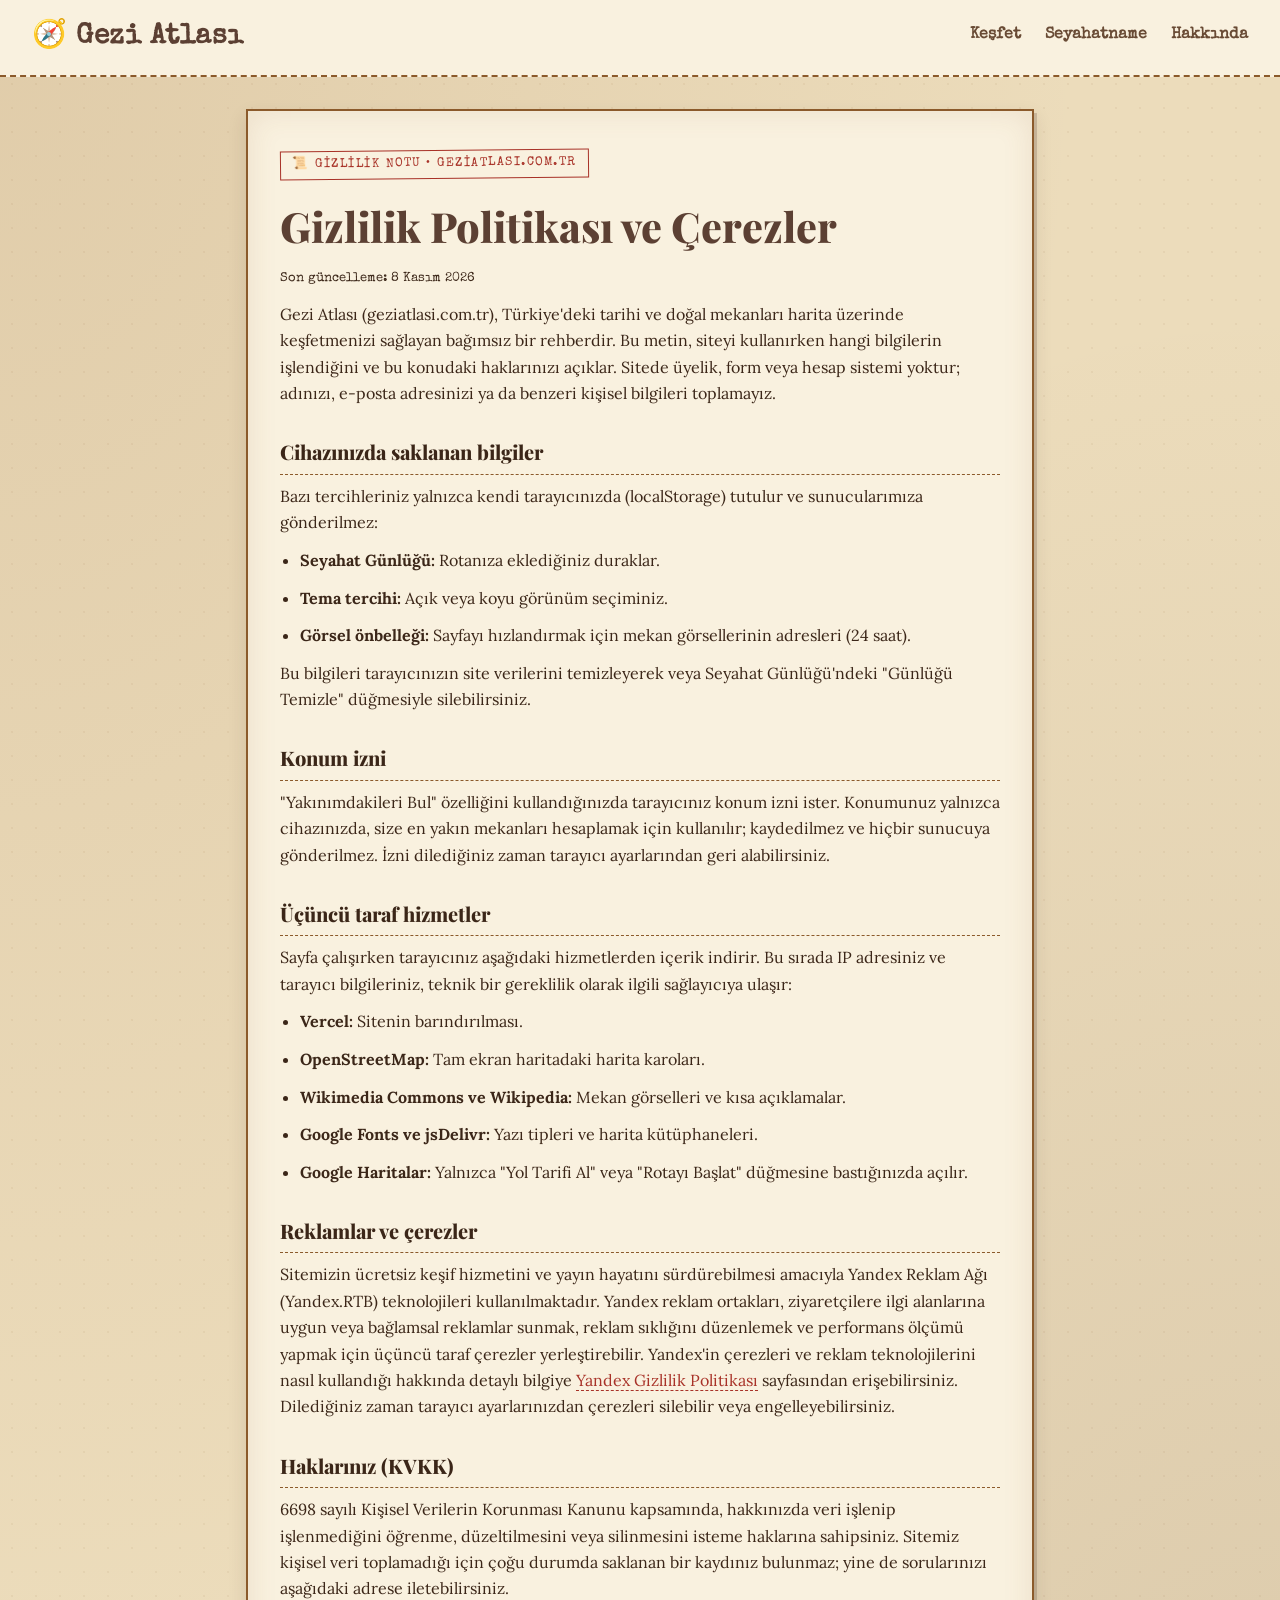
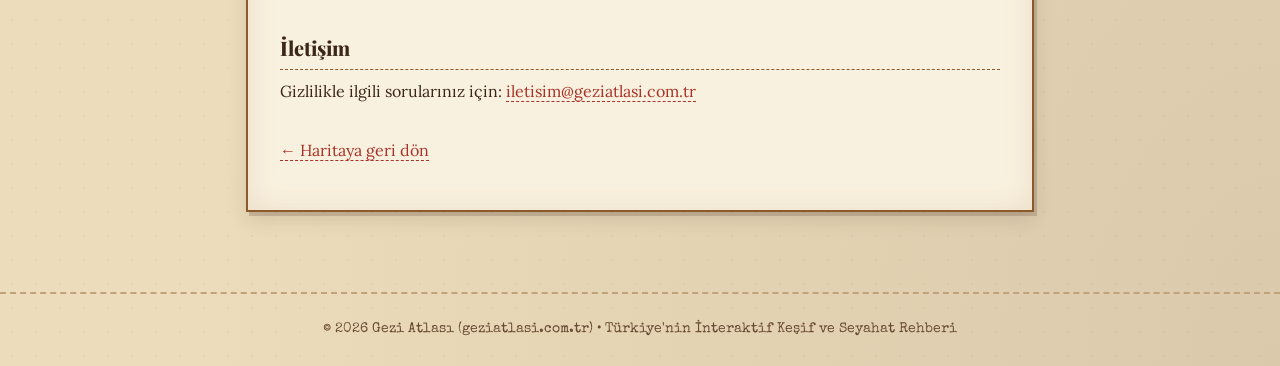
==== commit e7ca627d: "feat(seo-ads): Integrate Yandex.RTB ad network, add sitemap/robots, and add vintage Privacy Policy S" ====
--- a/gizlilik.html
+++ b/gizlilik.html
@@ -88,7 +88,7 @@
       </ul>
 
       <h2>Reklamlar ve çerezler</h2>
-      <p>Sitenin giderlerini karşılamak için ileride Google AdSense reklamları gösterilebilir. Reklamlar etkinleştirildiğinde Google ve iş ortakları, çerezler kullanarak bu sitedeki ve diğer sitelerdeki ziyaretlerinize göre reklam sunabilir. Google'ın reklam çerezlerini nasıl kullandığını <a href="https://policies.google.com/technologies/ads?hl=tr" target="_blank" rel="noopener">Google Reklam Politikası</a> sayfasından öğrenebilir, kişiselleştirilmiş reklamları <a href="https://adssettings.google.com" target="_blank" rel="noopener">Google Reklam Ayarları</a> üzerinden kapatabilirsiniz. Avrupa Ekonomik Alanı ve Birleşik Krallık'tan gelen ziyaretçilerden, reklam çerezleri yüklenmeden önce onay istenecektir.</p>
+      <p>Sitemizin ücretsiz keşif hizmetini ve yayın hayatını sürdürebilmesi amacıyla Yandex Reklam Ağı (Yandex.RTB) teknolojileri kullanılmaktadır. Yandex reklam ortakları, ziyaretçilere ilgi alanlarına uygun veya bağlamsal reklamlar sunmak, reklam sıklığını düzenlemek ve performans ölçümü yapmak için üçüncü taraf çerezler yerleştirebilir. Yandex'in çerezleri ve reklam teknolojilerini nasıl kullandığı hakkında detaylı bilgiye <a href="https://yandex.com.tr/legal/confidential/" target="_blank" rel="noopener">Yandex Gizlilik Politikası</a> sayfasından erişebilirsiniz. Dilediğiniz zaman tarayıcı ayarlarınızdan çerezleri silebilir veya engelleyebilirsiniz.</p>
 
       <h2>Haklarınız (KVKK)</h2>
       <p>6698 sayılı Kişisel Verilerin Korunması Kanunu kapsamında, hakkınızda veri işlenip işlenmediğini öğrenme, düzeltilmesini veya silinmesini isteme haklarına sahipsiniz. Sitemiz kişisel veri toplamadığı için çoğu durumda saklanan bir kaydınız bulunmaz; yine de sorularınızı aşağıdaki adrese iletebilirsiniz.</p>
--- a/style.css
+++ b/style.css
@@ -375,6 +375,81 @@
   transform: translateY(-1px);
 }
 
+.map-header-actions {
+  display: flex;
+  align-items: center;
+  gap: 0.6rem;
+  margin-left: auto;
+}
+
+.d3-map-floating-controls {
+  display: inline-flex;
+  align-items: center;
+  gap: 0.25rem;
+  background: var(--bg-primary);
+  border: 1.5px solid var(--brown-warm);
+  border-radius: 4px;
+  padding: 2px 4px;
+  box-shadow: 2px 2px 0 rgba(92, 64, 51, 0.2);
+}
+
+.btn-map-control {
+  width: 28px;
+  height: 28px;
+  display: inline-flex;
+  align-items: center;
+  justify-content: center;
+  background: transparent;
+  color: var(--brown-deep);
+  border: 1px solid transparent;
+  border-radius: 3px;
+  font-family: 'Special Elite', monospace;
+  font-size: 1.05rem;
+  font-weight: 700;
+  cursor: pointer;
+  line-height: 1;
+  padding: 0;
+  transition: all 0.15s ease;
+  user-select: none;
+  -webkit-tap-highlight-color: transparent;
+}
+
+.btn-map-control:hover {
+  background: var(--accent-color);
+  color: #fff;
+  border-color: var(--brown-deep);
+  transform: translateY(-1px);
+}
+
+.btn-map-control:active {
+  transform: translateY(1px);
+}
+
+.d3-zoom-hint {
+  position: absolute;
+  top: 50%;
+  left: 50%;
+  transform: translate(-50%, -50%) scale(0.92);
+  background: rgba(43, 30, 22, 0.94);
+  color: #fbf4e4;
+  padding: 0.6rem 1.1rem;
+  border-radius: 6px;
+  border: 1px solid rgba(212, 163, 89, 0.45);
+  font-family: 'Special Elite', monospace;
+  font-size: 0.88rem;
+  letter-spacing: 0.5px;
+  box-shadow: 0 4px 18px rgba(0, 0, 0, 0.35);
+  pointer-events: none;
+  z-index: 100;
+  opacity: 0;
+  transition: opacity 0.2s ease, transform 0.2s ease;
+}
+
+.d3-zoom-hint.visible {
+  opacity: 1;
+  transform: translate(-50%, -50%) scale(1);
+}
+
 /* D3 Map Container */
 .d3-container {
   flex: 1;
@@ -853,6 +928,49 @@
   justify-content: space-between;
   align-items: center;
   gap: 0.5rem;
+}
+
+.card-directions-btn {
+  display: inline-flex;
+  align-items: center;
+  justify-content: center;
+  gap: 0.45rem;
+  width: 100%;
+  padding: 0.5rem 0.75rem;
+  font-family: 'Special Elite', monospace;
+  font-size: 0.85rem;
+  font-weight: 700;
+  color: #fdf8ee;
+  background: var(--accent-color);
+  border: 1px solid var(--brown-deep);
+  border-radius: 4px;
+  text-decoration: none;
+  cursor: pointer;
+  box-shadow: 2px 2px 0 rgba(92, 64, 51, 0.25);
+  transition: all 0.2s ease;
+  user-select: none;
+  -webkit-tap-highlight-color: transparent;
+}
+
+.card-directions-btn:hover {
+  background: var(--accent-hover);
+  color: #fff;
+  transform: translateY(-1px);
+  box-shadow: 2px 3px 0 rgba(92, 64, 51, 0.35);
+}
+
+.card-directions-btn:active {
+  transform: translateY(1px);
+  box-shadow: 1px 1px 0 rgba(92, 64, 51, 0.2);
+}
+
+.card-directions-btn svg {
+  flex-shrink: 0;
+  transition: transform 0.2s ease;
+}
+
+.card-directions-btn:hover svg {
+  transform: translateX(2px) translateY(-1px);
 }
 
 .card-route-btn {
@@ -1955,6 +2073,19 @@
 
 .vintage-ad-body {
   position: relative;
+  min-height: 100px;
+  display: flex;
+  align-items: center;
+  justify-content: center;
+}
+
+#yandex_rtb_R-A-20381725-2 {
+  width: 100%;
+  min-height: 90px;
+  display: flex;
+  align-items: center;
+  justify-content: center;
+}
   min-height: 90px;
   display: flex;
   flex-direction: column;
@@ -2032,11 +2163,11 @@
   width: 100%;
   height: 100%;
   display: block;
-  touch-action: none;
+  touch-action: pan-y pinch-zoom !important;
   pointer-events: all !important;
 }
 
-/* Harita ve etkileşimli SVG katmanlarında tıklama/dokunma ve mouse wheel zoom her zaman aktif */
+/* Harita ve etkileşimli SVG katmanlarında tıklama/dokunma ve seçim aktif */
 .d3-container,
 .d3-container svg,
 .d3-container svg .vintage-sea-bg rect,
@@ -2045,6 +2176,7 @@
 .d3-container svg path.province,
 .d3-container svg circle.province-place-pin {
   pointer-events: auto !important;
+  touch-action: pan-y pinch-zoom !important;
 }
 
 /* Dekoratif katmanlar (pusula çizgileri, kıyı konturları, kat izleri, etiketler) tıklamaları engellemesin */
@@ -2059,13 +2191,29 @@
   pointer-events: none !important;
 }
 
-/* D3 ve Leaflet haritalarında 2 parmakla pinch-to-zoom ve pan için touch-action: none */
+/* D3 haritasında ve tüm iç elemanlarında tek parmakla dikey sayfa kaydırmaya (pan-y) izin ver,
+   iki parmakla pinch-to-zoom'u destekle, sayfa kaydırmasını (overscroll-behavior: auto) ASLA kilitleme */
+.interactive-map-box,
 .map-container,
 #d3-map-wrapper,
+.d3-container,
 #d3MapContainer,
+#d3MapContainer svg,
+#d3MapContainer svg *,
+#d3MapContainer path,
+#d3MapContainer rect,
+#d3MapContainer g,
+#d3MapContainer circle {
+  touch-action: pan-y pinch-zoom !important;
+  overscroll-behavior: auto !important;
+  -webkit-user-select: none;
+  user-select: none;
+  -webkit-tap-highlight-color: transparent;
+}
+
 #leafletMap {
-  touch-action: none;
-  overscroll-behavior: contain;
+  touch-action: auto;
+  overscroll-behavior: auto !important;
   -webkit-user-select: none;
   user-select: none;
   -webkit-tap-highlight-color: transparent;
@@ -2204,6 +2352,7 @@
   .btn-journal-close,
   .btn-journal-remove,
   .btn-journal-clear,
+  .card-directions-btn,
   .card-route-btn,
   .btn-back,
   .btn-icon,
@@ -2261,13 +2410,16 @@
   }
   .journal-list { overscroll-behavior: contain; }
 
-  /* Hakkında sayfası parşömen mektup */
-  #view-about .atlas-parchment-letter {
+  /* Hakkında ve Gizlilik sayfası parşömen mektup */
+  #view-about .atlas-parchment-letter,
+  #view-privacy .atlas-parchment-letter {
     padding: 1.5rem;
     outline-offset: -7px;
   }
-  #view-about .atlas-corner-ornament { width: 16px; height: 16px; }
-  #view-about .atlas-prose-section p { text-align: left; font-size: 1rem; }
+  #view-about .atlas-corner-ornament,
+  #view-privacy .atlas-corner-ornament { width: 16px; height: 16px; }
+  #view-about .atlas-prose-section p,
+  #view-privacy .atlas-prose-section p { text-align: left; font-size: 1rem; }
   #view-about .atlas-numbers-section { padding: 1.25rem 0.9rem; }
 
   /* Mekan detay */
@@ -2336,3 +2488,510 @@
   .map-footer-legend span:first-child,
   .map-footer-legend span:last-child { display: none; }
 }
+
+/* =========================================================================
+   YÖRE SOFRASI (Google yorumlu restoranlar) — eski lokanta menüsü / defter yaprağı
+========================================================================= */
+.food-section {
+  margin: 0 0 2.2rem;
+  padding: 1.5rem 1.6rem;
+  background: var(--bg-secondary);
+  background-image: repeating-linear-gradient(to bottom, transparent 0, transparent 31px, rgba(139, 90, 43, 0.09) 32px);
+  border: 2px double var(--brown-warm);
+  border-radius: var(--border-radius);
+  box-shadow: var(--shadow-sm);
+  position: relative;
+}
+.food-section::before {
+  content: "";
+  position: absolute;
+  top: -9px; left: 50%;
+  transform: translateX(-50%) rotate(1.5deg);
+  width: 84px; height: 18px;
+  background: rgba(226, 198, 138, 0.76);
+  border: 1px dashed rgba(139, 90, 43, 0.48);
+}
+.food-header { display: flex; justify-content: space-between; align-items: flex-end; gap: 1rem; flex-wrap: wrap; }
+.food-eyebrow {
+  font-family: 'Special Elite', monospace; font-size: 0.78rem; letter-spacing: 1.2px; color: var(--accent-color);
+}
+.food-header h2 { margin: 0.2rem 0 0.1rem; font-size: 1.7rem; color: var(--brown-deep); }
+.food-subtitle { font-family: 'Caveat', cursive; font-size: 1.3rem; color: var(--text-muted); line-height: 1.3; }
+.food-list { margin-top: 1.25rem; }
+.food-items { list-style: none; display: grid; grid-template-columns: repeat(auto-fill, minmax(280px, 1fr)); gap: 0.9rem; }
+.food-item {
+  display: flex; gap: 0.8rem; align-items: flex-start;
+  padding: 0.85rem 0.95rem;
+  background: var(--glass-bg);
+  border: 1px solid var(--glass-border);
+  border-left: 4px solid var(--forest-green);
+  border-radius: 3px;
+  box-shadow: 2px 3px 0 rgba(92, 64, 51, 0.14);
+}
+.food-rank {
+  flex: none; width: 30px; height: 30px; border-radius: 50%;
+  display: flex; align-items: center; justify-content: center;
+  background: var(--accent-color); color: #fdf8ee;
+  font-family: 'Special Elite', monospace; font-size: 0.85rem;
+  border: 1.5px solid #f6e7c8; box-shadow: 0 0 0 1.5px var(--brown-deep);
+}
+.food-info { flex: 1; min-width: 0; }
+.food-name { font-family: 'Playfair Display', serif; font-weight: 800; font-size: 1.05rem; color: var(--text-main); line-height: 1.25; }
+.food-meta { font-size: 0.85rem; color: var(--text-muted); margin: 0.15rem 0 0.3rem; }
+.food-stars { color: #b8741a; font-weight: 700; letter-spacing: 0.5px; }
+.food-address { font-size: 0.8rem; color: var(--text-muted); overflow: hidden; text-overflow: ellipsis; white-space: nowrap; }
+.food-link {
+  display: inline-block; margin-top: 0.35rem;
+  font-family: 'Special Elite', monospace; font-size: 0.8rem; color: var(--accent-color);
+  border-bottom: 1px dashed currentColor;
+}
+.food-attribution { margin-top: 0.9rem; font-size: 0.78rem; color: var(--text-muted); text-align: right; }
+.food-attribution .gm-text { font-family: Roboto, Arial, sans-serif; font-weight: 500; color: var(--text-main); }
+.food-status { padding: 1rem; text-align: center; color: var(--text-muted); border: 1.5px dashed var(--glass-border); border-radius: 4px; }
+@media (max-width: 768px) {
+  .food-section { padding: 1.1rem 0.85rem; margin-bottom: 2.5rem; }
+  .food-header h2 { font-size: 1.4rem; }
+  .food-close { align-self: flex-end; }
+  .food-items { grid-template-columns: 1fr; }
+}
+.food-google-cta {
+  display: block;
+  margin-bottom: 1rem;
+  padding: 0.75rem 1rem;
+  text-align: center;
+  font-family: 'Special Elite', monospace;
+  font-size: 0.92rem;
+  color: #fdf8ee;
+  background: var(--forest-green);
+  border: 1.5px solid var(--brown-deep);
+  border-radius: 3px;
+  box-shadow: 3px 3px 0 rgba(92, 64, 51, 0.35);
+}
+.food-google-cta:hover { filter: brightness(1.08); color: #fff; }
+.food-phone { margin-left: 0.8rem; }
+.food-attribution a { color: var(--accent-color); border-bottom: 1px dashed currentColor; }
+
+/* Kategori çubuğundaki "Restoranlar" düğmesi — mühür kırmızısı etiket */
+.filter-food-btn {
+  flex: none;
+  padding: 0 1.1rem;
+  min-height: 44px;
+  font-family: 'Special Elite', monospace;
+  font-size: 0.95rem;
+  white-space: nowrap;
+  color: #fdf8ee;
+  background: var(--forest-green);
+  border: 1.5px solid var(--brown-deep);
+  border-radius: 4px;
+  box-shadow: 2px 2px 0 rgba(92, 64, 51, 0.3);
+  cursor: pointer;
+}
+.filter-food-btn:hover { filter: brightness(1.1); }
+.filter-food-btn.active {
+  background: var(--accent-color);
+  box-shadow: inset 1px 1px 0 rgba(0, 0, 0, 0.25);
+  transform: translateY(1px);
+}
+.filter-food-btn[hidden] { display: none; }
+.food-section[hidden] { display: none; }
+.food-close { flex: none; }
+@media (max-width: 768px) {
+  .filter-bar { flex-wrap: wrap; }
+  .filter-bar .search-input { flex: 1 1 100%; }
+  .filter-bar .filter-select { flex: 1 1 0; min-width: 0; }
+  .filter-food-btn { flex: 0 0 auto; }
+}
+.food-section, .results-header { scroll-margin-top: 110px; }
+@media (max-width: 768px) {
+  .filter-bar { flex-direction: row; flex-wrap: wrap; align-items: stretch; }
+  .filter-bar .filter-select { width: auto; }
+  .filter-food-btn { padding: 0 0.9rem; font-size: 0.9rem; }
+}
+
+/* =========================================================================
+   SEYYAHIN DAMAK NOTU (NESİ MEŞHUR?) BANNERI
+========================================================================= */
+.city-cuisine-banner {
+  margin: 0 0 1.6rem 0;
+  padding: 1.25rem 1.4rem;
+  background: var(--bg-secondary);
+  background-image: repeating-linear-gradient(to bottom, transparent 0, transparent 31px, rgba(139, 90, 43, 0.06) 32px);
+  border: 2px double var(--brown-warm);
+  border-radius: var(--radius-sm);
+  box-shadow: 0 4px 16px rgba(0, 0, 0, 0.06);
+  position: relative;
+  transition: all 0.3s ease;
+  animation: cuisineFadeIn 0.35s ease-out;
+}
+
+@keyframes cuisineFadeIn {
+  from {
+    opacity: 0;
+    transform: translateY(-8px);
+  }
+  to {
+    opacity: 1;
+    transform: translateY(0);
+  }
+}
+
+.city-cuisine-banner::before {
+  content: "";
+  position: absolute;
+  top: -8px;
+  left: 28px;
+  width: 60px;
+  height: 16px;
+  background: rgba(139, 90, 43, 0.22);
+  border-left: 2px dashed rgba(60, 40, 20, 0.3);
+  border-right: 2px dashed rgba(60, 40, 20, 0.3);
+  transform: rotate(-1.5deg);
+  pointer-events: none;
+}
+
+.city-cuisine-banner[hidden] {
+  display: none !important;
+}
+
+.cuisine-header {
+  display: flex;
+  justify-content: space-between;
+  align-items: center;
+  flex-wrap: wrap;
+  gap: 0.8rem;
+  margin-bottom: 0.85rem;
+  border-bottom: 1px dashed var(--brown-warm);
+  padding-bottom: 0.65rem;
+}
+
+.cuisine-eyebrow {
+  display: block;
+  font-family: 'Special Elite', monospace;
+  font-size: 0.78rem;
+  color: var(--accent-color);
+  letter-spacing: 1.5px;
+  margin-bottom: 0.2rem;
+  text-transform: uppercase;
+}
+
+.cuisine-city-title {
+  font-family: 'Playfair Display', Georgia, serif;
+  font-size: 1.35rem;
+  font-weight: 700;
+  color: var(--text-primary);
+  margin: 0;
+  display: flex;
+  align-items: center;
+  gap: 0.4rem;
+}
+
+.btn-jump-to-food {
+  display: inline-flex;
+  align-items: center;
+  gap: 0.4rem;
+  padding: 0.45rem 0.95rem;
+  font-family: 'Cinzel', serif;
+  font-size: 0.82rem;
+  font-weight: 600;
+  letter-spacing: 0.5px;
+  color: #fff;
+  background: var(--accent-color);
+  border: 1px solid rgba(255, 255, 255, 0.2);
+  border-radius: var(--radius-sm);
+  cursor: pointer;
+  transition: all 0.2s ease;
+  box-shadow: 0 2px 6px rgba(139, 30, 22, 0.25);
+}
+
+.btn-jump-to-food:hover {
+  background: var(--brown-warm);
+  transform: translateY(-1px);
+  box-shadow: 0 4px 10px rgba(139, 90, 43, 0.3);
+}
+
+.cuisine-body {
+  display: flex;
+  flex-direction: column;
+  gap: 0.75rem;
+}
+
+.cuisine-dishes-tags {
+  display: flex;
+  flex-wrap: wrap;
+  gap: 0.45rem;
+}
+
+.cuisine-dish-tag {
+  display: inline-flex;
+  align-items: center;
+  gap: 0.3rem;
+  padding: 0.3rem 0.75rem;
+  background: rgba(139, 90, 43, 0.1);
+  border: 1px solid rgba(139, 90, 43, 0.25);
+  border-radius: 999px;
+  font-family: 'Cinzel', serif;
+  font-size: 0.82rem;
+  font-weight: 600;
+  color: var(--text-primary);
+  transition: all 0.2s ease;
+  white-space: nowrap;
+}
+
+.cuisine-dish-tag:hover {
+  background: var(--accent-color);
+  color: #fff;
+  border-color: var(--accent-color);
+  transform: scale(1.03);
+}
+
+.cuisine-description {
+  font-family: 'Crimson Pro', Georgia, serif;
+  font-size: 1.05rem;
+  line-height: 1.55;
+  color: var(--text-primary);
+  margin: 0;
+  font-style: italic;
+}
+
+.cuisine-tip-box {
+  display: flex;
+  align-items: flex-start;
+  gap: 0.5rem;
+  padding: 0.55rem 0.85rem;
+  background: rgba(46, 117, 89, 0.08);
+  border-left: 3px solid var(--forest-green);
+  border-radius: var(--radius-sm);
+  font-size: 0.88rem;
+  color: var(--text-primary);
+  line-height: 1.45;
+}
+
+.cuisine-tip-box .tip-icon {
+  font-size: 1.05rem;
+  line-height: 1;
+}
+
+.cuisine-tip-box .tip-text {
+  font-family: 'Crimson Pro', Georgia, serif;
+}
+
+@media (max-width: 768px) {
+  .city-cuisine-banner {
+    padding: 1rem 0.9rem;
+    margin-bottom: 1.2rem;
+  }
+  .cuisine-header {
+    flex-direction: column;
+    align-items: flex-start;
+    gap: 0.5rem;
+  }
+  .btn-jump-to-food {
+    width: 100%;
+    justify-content: center;
+    padding: 0.55rem 0.8rem;
+    font-size: 0.85rem;
+  }
+  .cuisine-dish-tag {
+    font-size: 0.78rem;
+    padding: 0.25rem 0.6rem;
+  }
+}
+
+/* =========================================================================
+   FOTOĞRAFSIZ KART: kategori simgeli eski kartpostal yer tutucusu
+========================================================================= */
+.card-image-wrapper.no-photo-wrapper {
+  display: flex;
+  align-items: center;
+  justify-content: center;
+  background:
+    repeating-linear-gradient(45deg, rgba(139, 90, 43, 0.05) 0 8px, transparent 8px 16px),
+    var(--bg-paper-dark);
+}
+.card-image-wrapper.no-photo-wrapper::after {
+  content: attr(data-icon);
+  font-size: 2.6rem;
+  line-height: 1;
+  opacity: 0.75;
+  filter: sepia(0.5) saturate(0.8);
+}
+.lbl-short { display: none; }
+
+/* "Yukarı" düğmesi (yalnızca mobilde görünür) */
+.btn-to-top {
+  position: fixed;
+  right: 14px;
+  bottom: calc(18px + env(safe-area-inset-bottom));
+  z-index: 900;
+  width: 48px;
+  height: 48px;
+  border-radius: 50%;
+  border: 2px solid #f6e7c8;
+  background: var(--accent-color);
+  color: #fdf8ee;
+  font-family: 'Special Elite', monospace;
+  font-size: 1.4rem;
+  box-shadow: 0 0 0 1.5px var(--brown-deep), 0 6px 16px rgba(28, 22, 18, 0.35);
+  cursor: pointer;
+  display: none;
+  opacity: 0;
+  transform: translateY(12px);
+  transition: opacity 0.25s ease, transform 0.25s ease;
+}
+
+/* Dokunmatik cihazlarda "yapışkan hover" efektlerini kapat */
+@media (hover: none) {
+  .place-card:nth-child(odd):hover,
+  .place-card:nth-child(even):hover { transform: none; }
+  .place-card:hover .card-image { transform: none; }
+}
+
+/* =========================================================================
+   MOBİL DENEYİM (≤ 768px)
+========================================================================= */
+@media (max-width: 768px) {
+  html { -webkit-text-size-adjust: 100%; }
+  body { -webkit-tap-highlight-color: rgba(168, 50, 40, 0.12); }
+  /* iOS'ta odaklanınca sayfanın yakınlaşmasını önle (16px altı yazı yakınlaştırır) */
+  .premium-select, .search-input, .filter-select, input, select, textarea { font-size: 16px; }
+
+  /* --- Pusula kutusu: il + ilçe yan yana, düğmeler yan yana --- */
+  .controls-box {
+    display: grid;
+    grid-template-columns: 1fr 1fr;
+    column-gap: 0.5rem;
+    row-gap: 0.55rem;
+    align-content: start;
+  }
+  .controls-box > .box-header,
+  .controls-box > .selection-info,
+  .controls-box > .action-buttons,
+  .controls-box > .vintage-ad-slot { grid-column: 1 / -1; }
+  .controls-box > .box-header { margin-bottom: 0; padding-bottom: 0.45rem; }
+  .controls-box .input-group { margin-bottom: 0; min-width: 0; }
+  .controls-box .premium-select { padding: 0.6rem 0.65rem; min-width: 0; }
+  .selection-info { flex-direction: row !important; align-items: center !important; margin-bottom: 0; }
+  .selection-info .highlight-badge,
+  .selection-info .stats-badge { flex: 1 1 0; text-align: center; font-size: 0.8rem; padding: 0.45rem 0.4rem; }
+  .action-buttons { display: grid !important; grid-template-columns: 1fr 1fr; gap: 0.5rem; }
+  .action-buttons .btn-primary,
+  .action-buttons .btn-compass { padding: 0.65rem 0.4rem; font-size: 0.86rem; gap: 0.35rem; }
+  .action-buttons svg { width: 17px; height: 17px; flex: none; }
+  .lbl-long { display: none; }
+  .lbl-short { display: inline; }
+
+  /* --- Liste başlığı --- */
+  .results-header { margin-bottom: 1.1rem; gap: 0.6rem; }
+  .results-header h2 { font-size: 1.55rem; margin: 0; }
+  .filter-bar { padding: 0.5rem; }
+
+  /* --- Mekanlar: 2'li ızgara, kompakt kartpostallar --- */
+  .places-grid,
+  .nearby-grid {
+    grid-template-columns: repeat(2, minmax(0, 1fr));
+    gap: 1.05rem 0.6rem;
+  }
+  .places-grid > .empty-state,
+  .places-grid > .vintage-ad-slot,
+  .places-grid > .load-more-sentinel,
+  .places-grid > .btn-load-more,
+  .nearby-grid > .empty-state { grid-column: 1 / -1; }
+  .place-card {
+    padding: 5px 5px 0;
+    box-shadow: 2px 3px 0 rgba(92, 64, 51, 0.2), 0 6px 12px rgba(59, 40, 30, 0.08);
+    min-width: 0;
+  }
+  .place-card::before { width: 42px; height: 12px; top: -6px; }
+  .card-image-wrapper { height: auto; aspect-ratio: 4 / 3; }
+  .card-image-wrapper.no-photo-wrapper::after { font-size: 2rem; }
+  .card-content { padding: 0.5rem 0.2rem 0.55rem; }
+  .card-category {
+    font-size: 0.6rem;
+    letter-spacing: 0.4px;
+    margin-bottom: 0.2rem;
+    white-space: nowrap;
+    overflow: hidden;
+    text-overflow: ellipsis;
+  }
+  .card-title {
+    font-size: 0.95rem;
+    line-height: 1.22;
+    margin-bottom: 0.25rem;
+    display: -webkit-box;
+    -webkit-line-clamp: 2;
+    -webkit-box-orient: vertical;
+    overflow: hidden;
+    overflow-wrap: anywhere;
+  }
+  .card-location {
+    font-size: 0.74rem;
+    margin-bottom: 0.45rem;
+    gap: 0.2rem;
+    min-width: 0;
+  }
+  .card-location svg { width: 12px; height: 12px; flex: none; }
+  .card-location {
+    white-space: nowrap;
+    overflow: hidden;
+    text-overflow: ellipsis;
+    display: block;
+  }
+  .card-location svg { vertical-align: -1px; margin-right: 2px; }
+  .card-actions-row { padding-top: 0.4rem; }
+  .card-directions-btn,
+  .card-route-btn {
+    min-height: 38px;
+    padding: 0.3rem 0.25rem;
+    font-size: 0.72rem;
+    letter-spacing: -0.1px;
+    white-space: nowrap;
+    overflow: hidden;
+    text-overflow: ellipsis;
+  }
+
+  /* --- Mekan detayı --- */
+  .btn-back { margin-bottom: 0.6rem; }
+  .place-detail-container { padding: 1rem 0.9rem 1.2rem; margin-bottom: 2rem; }
+  .place-header { margin-bottom: 1rem; padding-bottom: 0.9rem; }
+  #detailTitle { font-size: 1.9rem; line-height: 1.15; margin-top: 0.5rem; overflow-wrap: anywhere; }
+  .place-content { gap: 1.3rem; }
+  .image-wrapper { height: 230px; border-radius: 4px; }
+  .place-image-col { gap: 0.9rem; }
+  .action-buttons-col {
+    display: grid !important;
+    grid-template-columns: 1fr 1fr;
+    gap: 0.5rem;
+  }
+  .action-buttons-col .full-width { width: 100%; padding: 0.7rem 0.4rem; font-size: 0.88rem; }
+  .action-buttons-col #btnWikipedia { grid-column: 1 / -1; }
+  .place-info-col h3 { font-size: 1.15rem; }
+  .description-text { font-size: 1rem; line-height: 1.65; }
+
+  /* --- Yakınımdakiler paneli: kartlar da 2'li --- */
+  .nearby-panel, .nearby-section { padding-left: 0.6rem; padding-right: 0.6rem; }
+
+  /* --- Yukarı düğmesi --- */
+  .btn-to-top { display: block; }
+  .btn-to-top.visible { opacity: 1; transform: none; }
+}
+
+/* Çok dar telefonlar (≤ 360px): yine 2 sütun, biraz daha sıkı */
+@media (max-width: 360px) {
+  .places-grid, .nearby-grid { gap: 0.9rem 0.45rem; }
+  .card-title { font-size: 0.88rem; }
+  .card-directions-btn,
+  .card-route-btn { font-size: 0.66rem; }
+  .action-buttons .btn-primary, .action-buttons .btn-compass { font-size: 0.8rem; }
+}
+@media (max-width: 768px) {
+  /* Kategori + "Ne Yenir?" düğmesi eşit genişlikte; uzun etiket iki satıra inebilir */
+  .filter-bar .filter-select { flex: 1 1 0; }
+  .filter-food-btn {
+    flex: 1 1 0;
+    min-width: 0;
+    white-space: normal;
+    line-height: 1.15;
+    padding: 0.35rem 0.5rem;
+    font-size: 0.82rem;
+  }
+}
